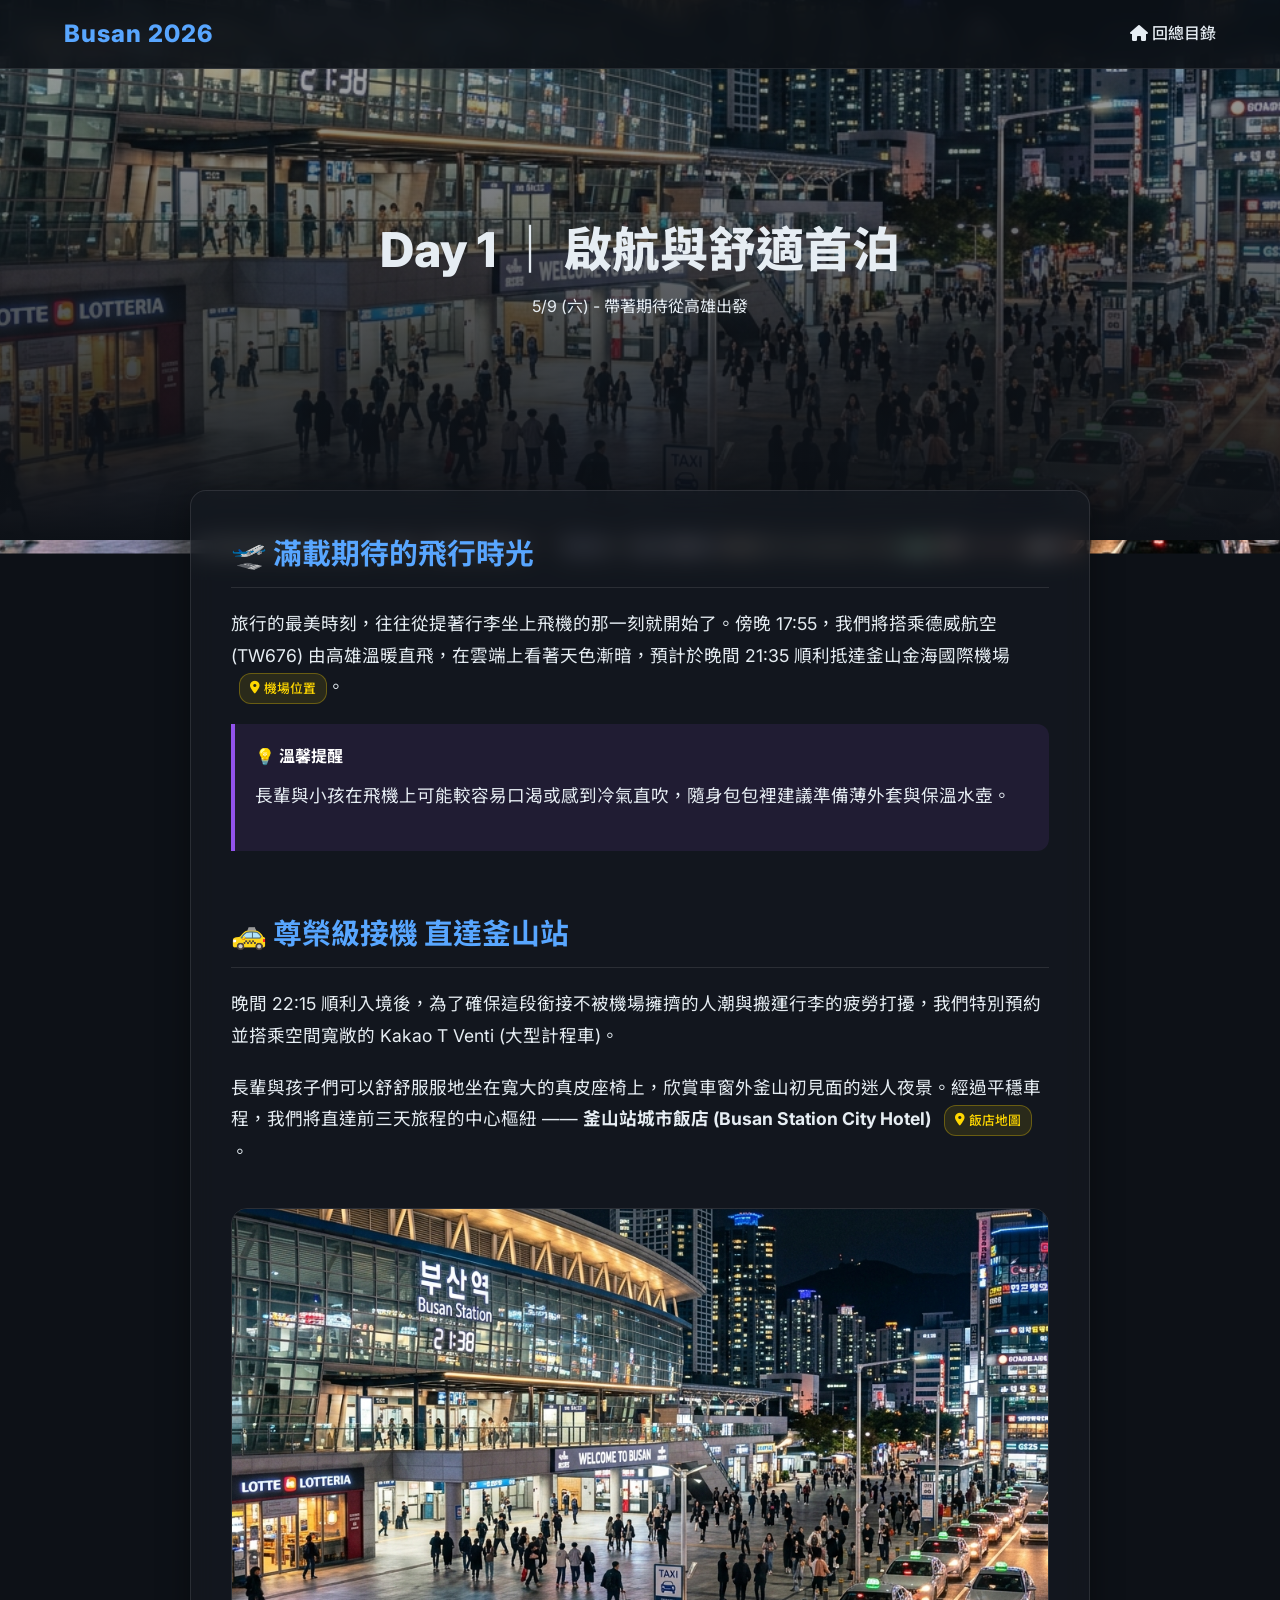
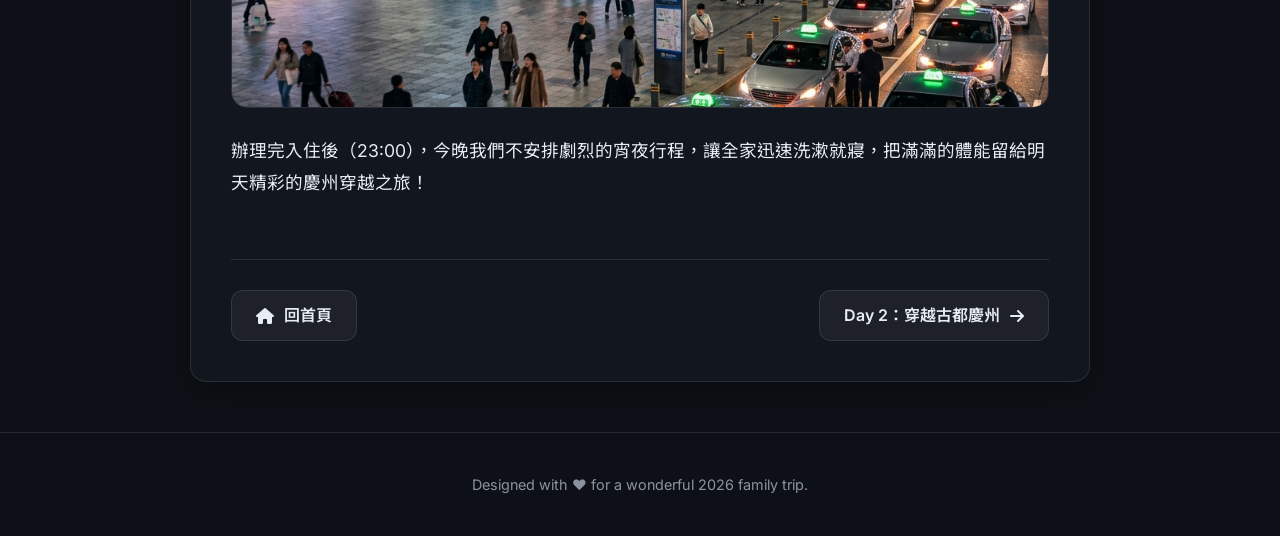
==== day1.html @ f0f47cfe "Add files via upload" ====
<!DOCTYPE html>
<html lang="zh-TW">
<head>
    <meta charset="UTF-8">
    <meta name="viewport" content="width=device-width, initial-scale=1.0">
    <title>Day 1 ｜ 啟航與舒適首泊 - 2026 釜山家族旅行</title>
    <link href="https://fonts.googleapis.com/css2?family=Inter:wght@300;400;600;800&family=Noto+Sans+TC:wght@300;400;500;700&display=swap" rel="stylesheet">
    <link rel="stylesheet" href="https://cdnjs.cloudflare.com/ajax/libs/font-awesome/6.4.0/css/all.min.css">
    <link rel="stylesheet" href="styles.css">
</head>
<body>
    <nav id="navbar" class="scrolled">
        <div class="logo">Busan 2026</div>
        <ul class="nav-links">
            <li><a href="index.html"><i class="fas fa-home"></i> 回總目錄</a></li>
        </ul>
    </nav>

    <header class="hero hero-day">
        <div class="hero-bg" style="background-image: url('images/day1_main.png');"></div>
        <div class="hero-overlay"></div>
        <div class="hero-content">
            <h1 class="fade-in-up">Day 1 ｜ 啟航與舒適首泊</h1>
            <p class="dates fade-in-up delay-1">5/9 (六) - 帶著期待從高雄出發</p>
        </div>
    </header>

    <main class="article-content glass fade-in-up delay-2">
        <div class="article-block">
            <h2>🛫 滿載期待的飛行時光</h2>
            <p>旅行的最美時刻，往往從提著行李坐上飛機的那一刻就開始了。傍晚 17:55，我們將搭乘德威航空 (TW676) 由高雄溫暖直飛，在雲端上看著天色漸暗，預計於晚間 21:35 順利抵達釜山金海國際機場 <a href="https://www.google.com/maps/search/?api=1&query=Gimhae+International+Airport" target="_blank" class="map-link"><i class="fas fa-map-marker-alt"></i> 機場位置</a>。</p>
            <div class="info-box">
                <h4>💡 溫馨提醒</h4>
                <p>長輩與小孩在飛機上可能較容易口渴或感到冷氣直吹，隨身包包裡建議準備薄外套與保溫水壺。</p>
            </div>
        </div>

        <div class="article-block">
            <h2>🚕 尊榮級接機 直達釜山站</h2>
            <p>晚間 22:15 順利入境後，為了確保這段銜接不被機場擁擠的人潮與搬運行李的疲勞打擾，我們特別預約並搭乘空間寬敞的 Kakao T Venti (大型計程車)。</p>
            <p>長輩與孩子們可以舒舒服服地坐在寬大的真皮座椅上，欣賞車窗外釜山初見面的迷人夜景。經過平穩車程，我們將直達前三天旅程的中心樞紐 —— <strong>釜山站城市飯店 (Busan Station City Hotel)</strong> <a href="https://www.google.com/maps/search/?api=1&query=Busan+Station+City+Hotel" target="_blank" class="map-link"><i class="fas fa-map-marker-alt"></i> 飯店地圖</a>。</p>
            
            <img src="images/day1_main.png" alt="釜山站迷人夜景" class="article-img">
            
            <p>辦理完入住後（23:00），今晚我們不安排劇烈的宵夜行程，讓全家迅速洗漱就寢，把滿滿的體能留給明天精彩的慶州穿越之旅！</p>
        </div>

        <div class="day-nav-footer">
            <a href="index.html" class="nav-btn"><i class="fas fa-home"></i> 回首頁</a>
            <a href="day2.html" class="nav-btn">Day 2：穿越古都慶州 <i class="fas fa-arrow-right"></i></a>
        </div>
    </main>

    <footer><p>Designed with ❤️ for a wonderful 2026 family trip.</p></footer>
</body>
</html>
---- styles.css ----
/* ====== 全局變數 ====== */
:root {
    --bg-color: #0d1117;
    --text-main: #e6edf3;
    --text-muted: #8b949e;
    --accent-blue: #58a6ff;
    --accent-purple: #9253ec;
    --glass-bg: rgba(22, 27, 34, 0.65);
    --glass-border: rgba(255, 255, 255, 0.1);
    --glass-shadow: 0 8px 32px 0 rgba(0, 0, 0, 0.37);
    --hover-glow: 0 0 15px rgba(88, 166, 255, 0.3);
}

* { margin: 0; padding: 0; box-sizing: border-box; }
body {
    background-color: var(--bg-color); color: var(--text-main);
    font-family: 'Inter', 'Noto Sans TC', sans-serif; line-height: 1.6; overflow-x: hidden;
}
a { color: inherit; text-decoration: none; }

/* ====== 共用玻璃特效 ====== */
.glass {
    background: var(--glass-bg); backdrop-filter: blur(12px); -webkit-backdrop-filter: blur(12px);
    border: 1px solid var(--glass-border); border-radius: 16px; box-shadow: var(--glass-shadow);
}
.glass-card { padding: 20px; transition: transform 0.3s ease, box-shadow 0.3s ease; }
.hover-glow:hover { box-shadow: var(--hover-glow); transform: translateY(-5px); }

/* ====== 地圖連結按鈕 ====== */
.map-link {
    display: inline-flex; align-items: center; gap: 4px; font-size: 0.8rem;
    color: #ffd700; background: rgba(255, 215, 0, 0.1); border: 1px solid rgba(255, 215, 0, 0.3);
    padding: 3px 10px; border-radius: 12px; margin-left: 8px; vertical-align: middle;
    transition: all 0.2s ease; font-weight: 500;
}
.map-link:hover { background: rgba(255, 215, 0, 0.25); color: #fff; transform: translateY(-2px); border-color: rgba(255, 215, 0, 0.6); }

/* ====== 導航列 ====== */
nav {
    position: fixed; top: 0; width: 100%; padding: 20px 5%; display: flex;
    justify-content: space-between; align-items: center; z-index: 1000;
    transition: background 0.3s ease, padding 0.3s ease;
}
nav.scrolled {
    background: rgba(13, 17, 23, 0.9); backdrop-filter: blur(10px);
    padding: 15px 5%; border-bottom: 1px solid var(--glass-border);
}
.logo { font-weight: 800; font-size: 1.5rem; color: var(--accent-blue); letter-spacing: 1px; }
.nav-links { list-style: none; display: flex; gap: 30px; }
.nav-links li a { font-weight: 500; transition: color 0.3s; }
.nav-links li a:hover { color: var(--accent-blue); }

/* ====== 英雄區 (主視覺) ====== */
.hero { height: 100vh; display: flex; align-items: center; justify-content: center; position: relative; padding: 0 5%; }
.hero-day { height: 60vh; } /* 每日單頁較矮的 Hero */
.hero-bg {
    position: absolute; top: 0; left: 0; width: 100%; height: 100%;
    background-size: cover; background-position: center; z-index: -2; transform: scale(1.05);
}
.hero-overlay {
    position: absolute; top: 0; left: 0; width: 100%; height: 100%;
    background: linear-gradient(to bottom, rgba(13, 17, 23, 0.3) 0%, rgba(13, 17, 23, 1) 100%); z-index: -1;
}
.hero-content { text-align: center; max-width: 800px; z-index: 1; }
.members-badge {
    display: inline-block; padding: 8px 16px; border-radius: 20px; font-size: 0.9rem;
    margin-bottom: 20px; color: var(--accent-blue); border: 1px solid rgba(88, 166, 255, 0.3);
}
.hero h1 { font-size: 4rem; font-weight: 800; line-height: 1.2; margin-bottom: 15px; }
.hero-day h1 { font-size: 3rem; }
.hero .highlight {
    background: linear-gradient(45deg, var(--accent-blue), var(--accent-purple));
    -webkit-background-clip: text; background-clip: text; -webkit-text-fill-color: transparent;
}

/* ====== 航班與住宿小卡 ====== */
.flight-cards { display: flex; justify-content: center; gap: 20px; flex-wrap: wrap; margin-top: 30px;}
.flight, .hotel { display: flex; align-items: flex-start; gap: 15px; text-align: left; min-width: 250px; background: rgba(22, 27, 34, 0.5); }

/* 動畫 Utilities */
.fade-in-up { animation: fadeInUp 1s ease both; }
.delay-1 { animation-delay: 0.2s; }
.delay-2 { animation-delay: 0.4s; }
@keyframes fadeInUp { from { opacity: 0; transform: translateY(30px); } to { opacity: 1; transform: translateY(0); } }

/* ====== 區塊通用 ====== */
.section-container { padding: 80px 5%; max-width: 1200px; margin: 0 auto; }
.section-title { font-size: 2rem; font-weight: 700; margin-bottom: 50px; text-align: center; position: relative; padding-bottom: 10px; }
.section-title::after { content: ''; position: absolute; bottom: 0; left: 50%; transform: translateX(-50%); width: 60px; height: 3px; background: var(--accent-blue); border-radius: 2px; }

/* ====== 護衛準則 ====== */
.rules-grid { display: grid; grid-template-columns: repeat(auto-fit, minmax(300px, 1fr)); gap: 30px; }
.rule-card { padding: 30px; text-align: center; }
.rule-icon { font-size: 2.5rem; color: var(--accent-purple); margin-bottom: 20px; }

/* ====== 實用字卡 ====== */
.cards-container { display: grid; grid-template-columns: repeat(auto-fit, minmax(400px, 1fr)); gap: 30px; }
.kr-text { font-size: 1.1rem; font-weight: 500; margin-bottom: 10px; padding: 15px; background: rgba(255, 255, 255, 0.03); border-radius: 8px; border-left: 4px solid var(--accent-blue); }
.zh-text { color: var(--text-muted); font-size: 0.9rem; margin-bottom: 20px; }
.copy-btn { width: 100%; padding: 12px; background: rgba(88, 166, 255, 0.1); color: var(--accent-blue); border: 1px solid rgba(88, 166, 255, 0.3); border-radius: 8px; cursor: pointer; font-weight: 600; display: flex; justify-content: center; align-items: center; gap: 8px; transition: 0.3s;}
.copy-btn:hover { background: rgba(88, 166, 255, 0.2); }

/* ====== 每日行程導覽卡片 (首頁專用) ====== */
.day-cards-grid {
    display: grid;
    grid-template-columns: repeat(auto-fill, minmax(300px, 1fr));
    gap: 30px;
}
.day-nav-card {
    display: block;
    border-radius: 16px;
    overflow: hidden;
    position: relative;
    height: 250px;
    transition: transform 0.3s ease, box-shadow 0.3s ease;
}
.day-nav-card:hover {
    transform: translateY(-8px);
    box-shadow: 0 15px 30px rgba(88, 166, 255, 0.2);
}
.day-card-bg {
    position: absolute; top: 0; left: 0; width: 100%; height: 100%;
    background-size: cover; background-position: center;
    transition: transform 0.5s ease;
}
.day-nav-card:hover .day-card-bg { transform: scale(1.1); }
.day-card-overlay {
    position: absolute; top: 0; left: 0; width: 100%; height: 100%;
    background: linear-gradient(to top, rgba(13, 17, 23, 0.9) 0%, rgba(13, 17, 23, 0.2) 100%);
    display: flex; flex-direction: column; justify-content: flex-end; padding: 25px;
}
.day-card-overlay h3 { font-size: 1.5rem; color: #fff; margin-bottom: 5px; }
.day-card-overlay p { color: var(--accent-blue); font-size: 0.9rem; font-weight: 600; }

/* ====== 單日文章排版 (dayX.html 專用) ====== */
.article-content { max-width: 900px; margin: -50px auto 50px; position: relative; z-index: 10; padding: 40px; }
.article-block { margin-bottom: 60px; }
.article-block h2 { font-size: 1.8rem; color: var(--accent-blue); border-bottom: 1px solid var(--glass-border); padding-bottom: 10px; margin-bottom: 20px; }
.article-block p { font-size: 1.1rem; color: var(--text-main); margin-bottom: 20px; line-height: 1.8; }
.article-img { width: 100%; border-radius: 16px; margin: 20px 0; border: 1px solid var(--glass-border); max-height: 500px; object-fit: cover; }
.info-box { background: rgba(146, 83, 236, 0.1); border-left: 4px solid var(--accent-purple); padding: 20px; border-radius: 0 12px 12px 0; margin: 20px 0; }
.info-box h4 { color: #fff; margin-bottom: 10px; }

/* 導航 Footer 按鈕 */
.day-nav-footer { display: flex; justify-content: space-between; margin-top: 60px; padding-top: 30px; border-top: 1px solid var(--glass-border); }
.nav-btn { padding: 12px 24px; background: rgba(255,255,255,0.05); border: 1px solid var(--glass-border); border-radius: 12px; font-weight: 600; transition: 0.3s; display: inline-flex; align-items: center; gap: 10px; }
.nav-btn:hover { background: rgba(88, 166, 255, 0.2); color: #fff; border-color: var(--accent-blue); }

footer { text-align: center; padding: 40px; border-top: 1px solid var(--glass-border); margin-top: 50px; color: var(--text-muted); font-size: 0.9rem; }
@media (max-width: 768px) { .hero h1 { font-size: 2.5rem; } .nav-links { display: none; } .day-nav-footer { flex-direction: column; gap: 15px; } .nav-btn { justify-content: center; } }
/* ====== �u�ʥ~���˦� ====== */
.bonus-box {
    background: rgba(88, 166, 255, 0.1);
    border-left: 4px solid var(--accent-blue);
    padding: 24px;
    border-radius: 0 12px 12px 0;
    margin: 30px 0;
}
.bonus-box h4 {
    color: var(--accent-blue);
    font-size: 1.2rem;
    margin-bottom: 12px;
}
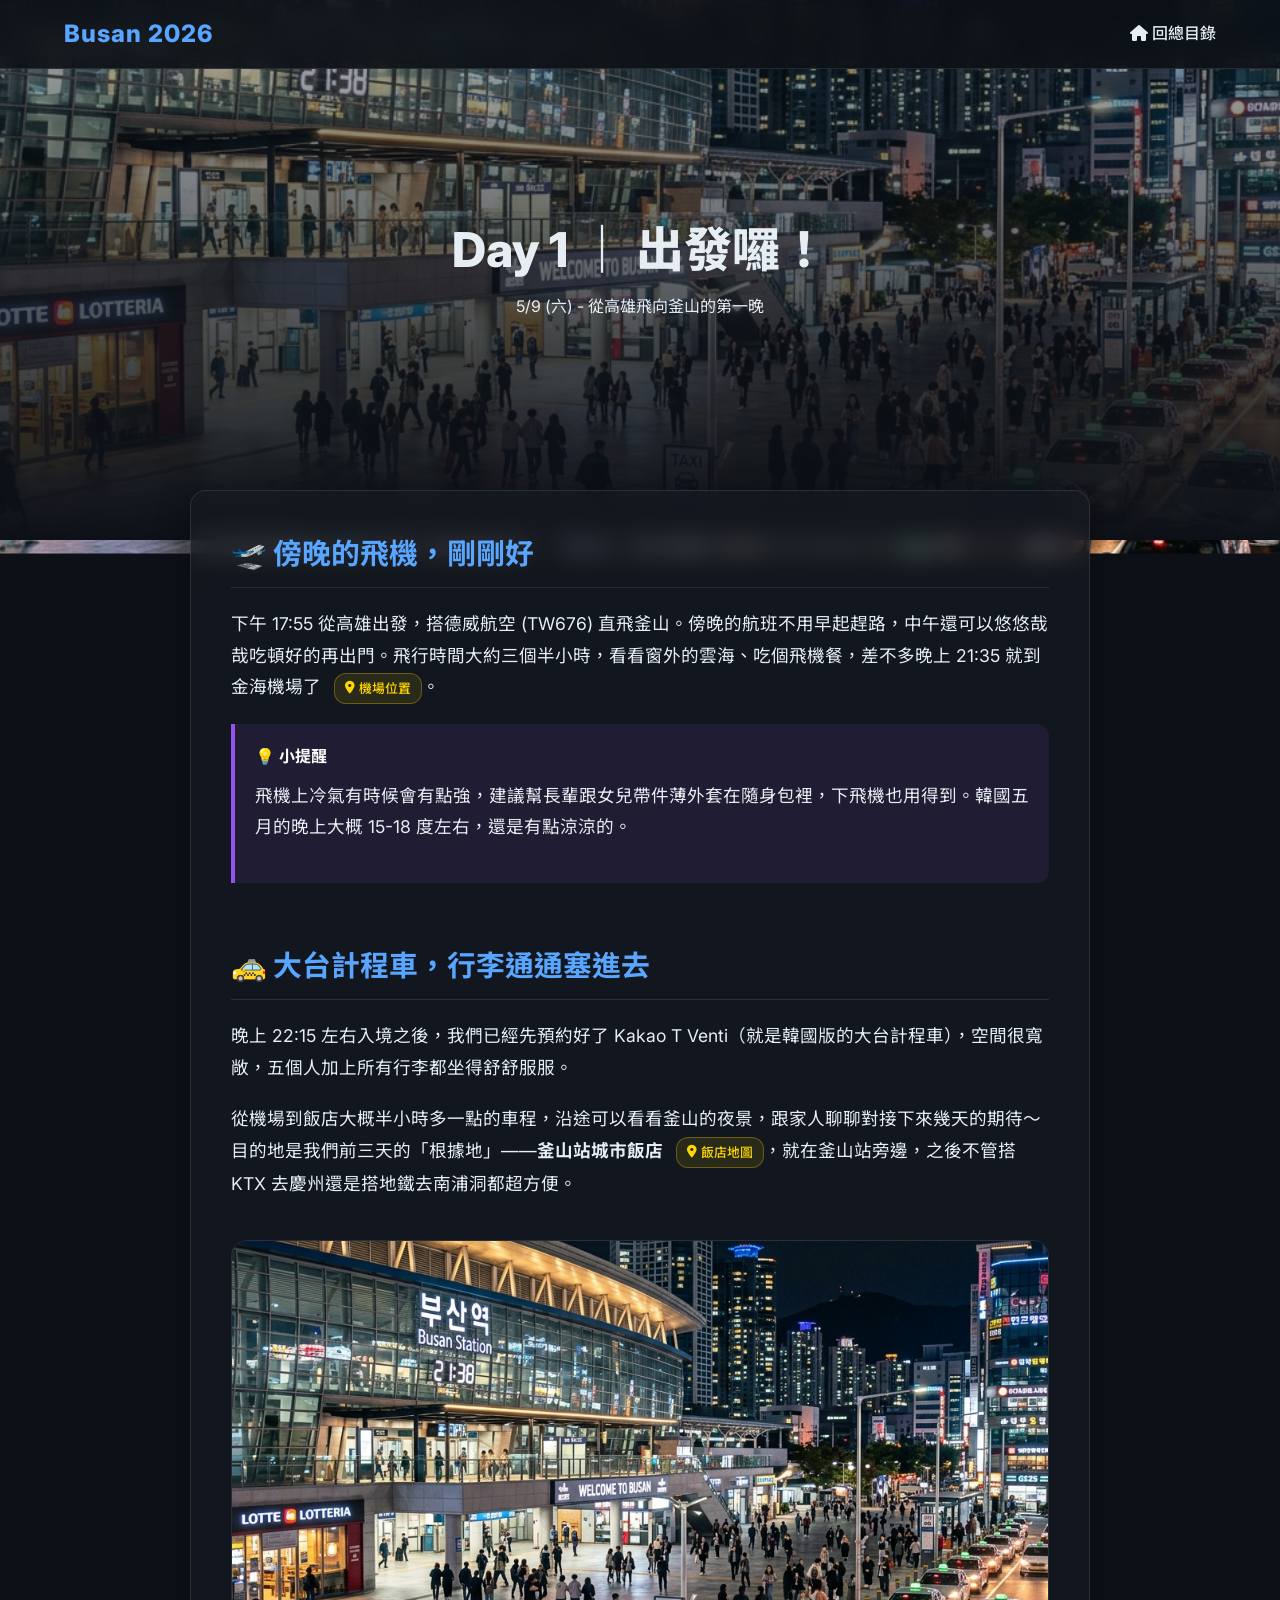
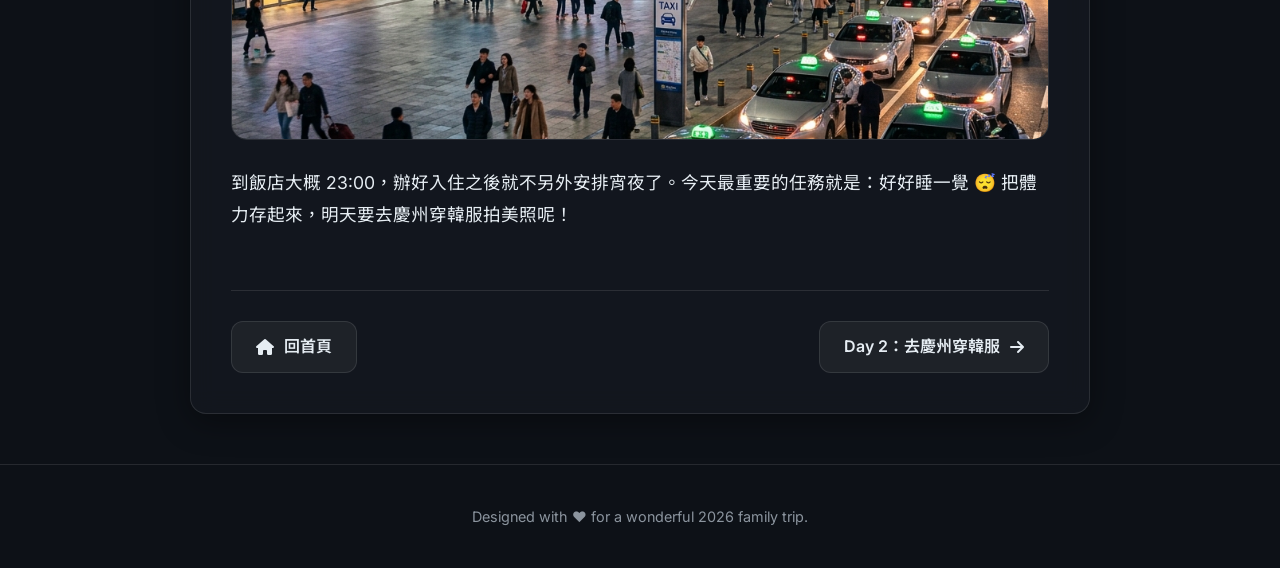
==== commit a727125f: "Add files via upload" ====
--- a/day1.html
+++ b/day1.html
@@ -20,34 +20,34 @@
         <div class="hero-bg" style="background-image: url('images/day1_main.png');"></div>
         <div class="hero-overlay"></div>
         <div class="hero-content">
-            <h1 class="fade-in-up">Day 1 ｜ 啟航與舒適首泊</h1>
-            <p class="dates fade-in-up delay-1">5/9 (六) - 帶著期待從高雄出發</p>
+            <h1 class="fade-in-up">Day 1 ｜ 出發囉！</h1>
+            <p class="dates fade-in-up delay-1">5/9 (六) - 從高雄飛向釜山的第一晚</p>
         </div>
     </header>
 
     <main class="article-content glass fade-in-up delay-2">
         <div class="article-block">
-            <h2>🛫 滿載期待的飛行時光</h2>
-            <p>旅行的最美時刻，往往從提著行李坐上飛機的那一刻就開始了。傍晚 17:55，我們將搭乘德威航空 (TW676) 由高雄溫暖直飛，在雲端上看著天色漸暗，預計於晚間 21:35 順利抵達釜山金海國際機場 <a href="https://www.google.com/maps/search/?api=1&query=Gimhae+International+Airport" target="_blank" class="map-link"><i class="fas fa-map-marker-alt"></i> 機場位置</a>。</p>
+            <h2>🛫 傍晚的飛機，剛剛好</h2>
+            <p>下午 17:55 從高雄出發，搭德威航空 (TW676) 直飛釜山。傍晚的航班不用早起趕路，中午還可以悠悠哉哉吃頓好的再出門。飛行時間大約三個半小時，看看窗外的雲海、吃個飛機餐，差不多晚上 21:35 就到金海機場了 <a href="https://www.google.com/maps/search/?api=1&query=Gimhae+International+Airport" target="_blank" class="map-link"><i class="fas fa-map-marker-alt"></i> 機場位置</a>。</p>
             <div class="info-box">
-                <h4>💡 溫馨提醒</h4>
-                <p>長輩與小孩在飛機上可能較容易口渴或感到冷氣直吹，隨身包包裡建議準備薄外套與保溫水壺。</p>
+                <h4>💡 小提醒</h4>
+                <p>飛機上冷氣有時候會有點強，建議幫長輩跟女兒帶件薄外套在隨身包裡，下飛機也用得到。韓國五月的晚上大概 15-18 度左右，還是有點涼涼的。</p>
             </div>
         </div>
 
         <div class="article-block">
-            <h2>🚕 尊榮級接機 直達釜山站</h2>
-            <p>晚間 22:15 順利入境後，為了確保這段銜接不被機場擁擠的人潮與搬運行李的疲勞打擾，我們特別預約並搭乘空間寬敞的 Kakao T Venti (大型計程車)。</p>
-            <p>長輩與孩子們可以舒舒服服地坐在寬大的真皮座椅上，欣賞車窗外釜山初見面的迷人夜景。經過平穩車程，我們將直達前三天旅程的中心樞紐 —— <strong>釜山站城市飯店 (Busan Station City Hotel)</strong> <a href="https://www.google.com/maps/search/?api=1&query=Busan+Station+City+Hotel" target="_blank" class="map-link"><i class="fas fa-map-marker-alt"></i> 飯店地圖</a>。</p>
+            <h2>🚕 大台計程車，行李通通塞進去</h2>
+            <p>晚上 22:15 左右入境之後，我們已經先預約好了 Kakao T Venti（就是韓國版的大台計程車），空間很寬敞，五個人加上所有行李都坐得舒舒服服。</p>
+            <p>從機場到飯店大概半小時多一點的車程，沿途可以看看釜山的夜景，跟家人聊聊對接下來幾天的期待～ 目的地是我們前三天的「根據地」——<strong>釜山站城市飯店</strong> <a href="https://www.google.com/maps/search/?api=1&query=Busan+Station+City+Hotel" target="_blank" class="map-link"><i class="fas fa-map-marker-alt"></i> 飯店地圖</a>，就在釜山站旁邊，之後不管搭 KTX 去慶州還是搭地鐵去南浦洞都超方便。</p>
             
-            <img src="images/day1_main.png" alt="釜山站迷人夜景" class="article-img">
+            <img src="images/day1_main.png" alt="釜山站夜景" class="article-img">
             
-            <p>辦理完入住後（23:00），今晚我們不安排劇烈的宵夜行程，讓全家迅速洗漱就寢，把滿滿的體能留給明天精彩的慶州穿越之旅！</p>
+            <p>到飯店大概 23:00，辦好入住之後就不另外安排宵夜了。今天最重要的任務就是：好好睡一覺 😴 把體力存起來，明天要去慶州穿韓服拍美照呢！</p>
         </div>
 
         <div class="day-nav-footer">
             <a href="index.html" class="nav-btn"><i class="fas fa-home"></i> 回首頁</a>
-            <a href="day2.html" class="nav-btn">Day 2：穿越古都慶州 <i class="fas fa-arrow-right"></i></a>
+            <a href="day2.html" class="nav-btn">Day 2：去慶州穿韓服 <i class="fas fa-arrow-right"></i></a>
         </div>
     </main>
 
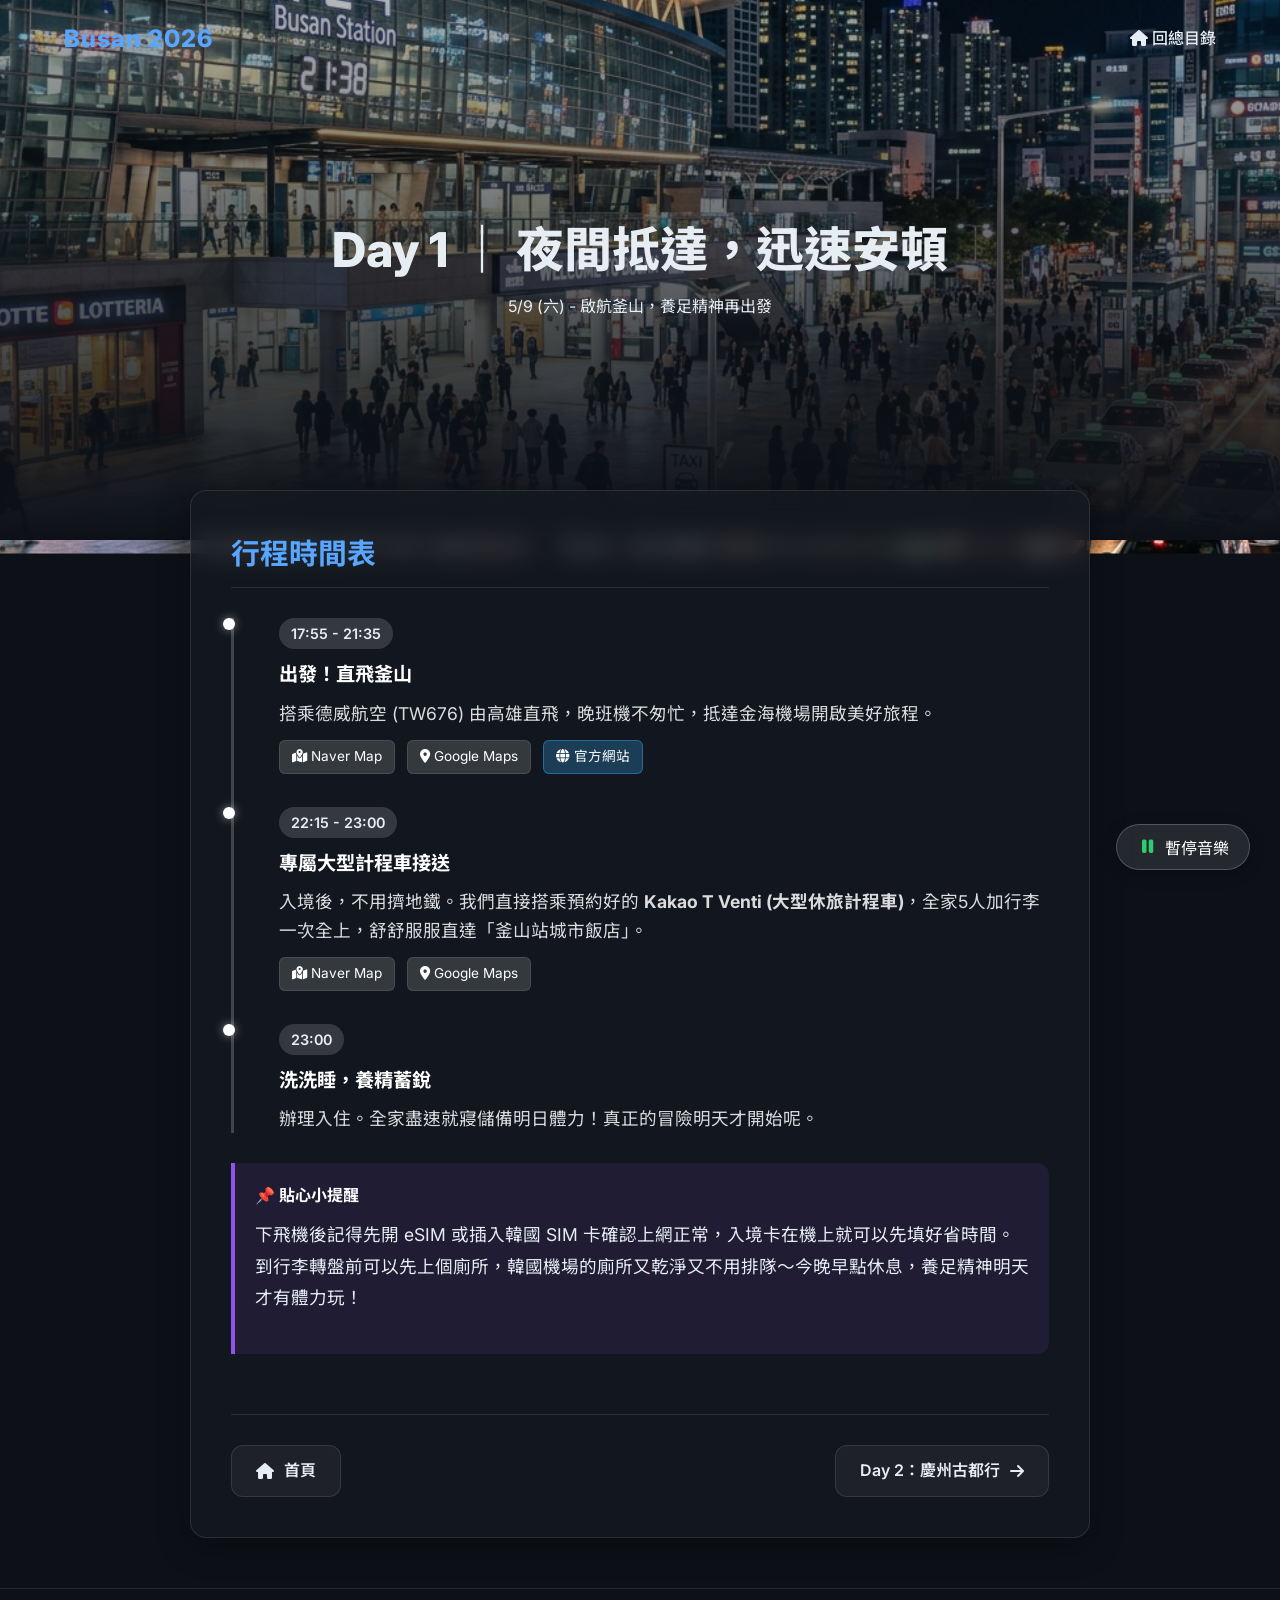
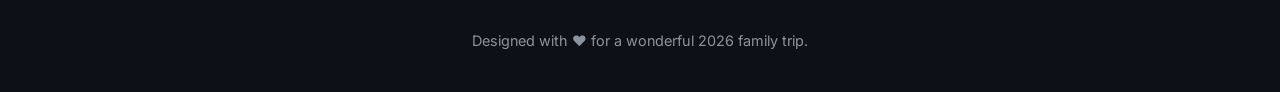
==== commit dc6f064c: "Add files via upload" ====
--- a/day1.html
+++ b/day1.html
@@ -3,10 +3,28 @@
 <head>
     <meta charset="UTF-8">
     <meta name="viewport" content="width=device-width, initial-scale=1.0">
-    <title>Day 1 ｜ 啟航與舒適首泊 - 2026 釜山家族旅行</title>
+    <title>Day 1 ｜ 夜間抵達，迅速安頓 - 2026 釜山家族旅行</title>
     <link href="https://fonts.googleapis.com/css2?family=Inter:wght@300;400;600;800&family=Noto+Sans+TC:wght@300;400;500;700&display=swap" rel="stylesheet">
     <link rel="stylesheet" href="https://cdnjs.cloudflare.com/ajax/libs/font-awesome/6.4.0/css/all.min.css">
     <link rel="stylesheet" href="styles.css">
+    <style>
+        .timeline { margin: 30px 0; padding-left: 20px; border-left: 3px solid rgba(255,255,255,0.2); }
+        .timeline-item { position: relative; margin-bottom: 25px; padding-left: 25px; }
+        .timeline-item::before {
+            content: ''; position: absolute; left: -31px; top: 0; width: 12px; height: 12px;
+            background: #fff; border-radius: 50%; box-shadow: 0 0 10px rgba(255,255,255,0.5);
+        }
+        .time-badge { display: inline-block; background: rgba(255,255,255,0.15); padding: 4px 12px; border-radius: 20px; font-weight: 600; margin-bottom: 10px; font-size: 0.9em; }
+        .timeline-content h3 { margin: 0 0 10px 0; font-size: 1.2em; color: #fff; }
+        .timeline-content p { margin: 0; color: rgba(255,255,255,0.85); line-height: 1.6; }
+        
+        .action-links { margin-top: 12px; margin-bottom: 8px; }
+        .action-links a { color: #fff; text-decoration: none; background: rgba(255,255,255,0.15); padding: 5px 12px; border-radius: 6px; font-size: 0.85em; margin-right: 8px; margin-bottom: 8px; display: inline-block; transition: all 0.3s ease; border: 1px solid rgba(255,255,255,0.1); }
+        .action-links a:hover { background: rgba(255,255,255,0.3); transform: translateY(-2px); box-shadow: 0 4px 8px rgba(0,0,0,0.2); }
+        .action-links a.site-link { background: rgba(52, 152, 219, 0.3); border-color: rgba(52, 152, 219, 0.5); }
+        .action-links a.site-link:hover { background: rgba(52, 152, 219, 0.6); }
+        .timeline-img { width: 100%; max-width: 500px; border-radius: 12px; margin-top: 15px; box-shadow: 0 8px 20px rgba(0,0,0,0.3); display: block; border: 1px solid rgba(255,255,255,0.1); }
+    </style>
 </head>
 <body>
     <nav id="navbar" class="scrolled">
@@ -20,37 +38,63 @@
         <div class="hero-bg" style="background-image: url('images/day1_main.png');"></div>
         <div class="hero-overlay"></div>
         <div class="hero-content">
-            <h1 class="fade-in-up">Day 1 ｜ 出發囉！</h1>
-            <p class="dates fade-in-up delay-1">5/9 (六) - 從高雄飛向釜山的第一晚</p>
+            <h1 class="fade-in-up">Day 1 ｜ 夜間抵達，迅速安頓</h1>
+            <p class="dates fade-in-up delay-1">5/9 (六) - 啟航釜山，養足精神再出發</p>
         </div>
     </header>
 
     <main class="article-content glass fade-in-up delay-2">
         <div class="article-block">
-            <h2>🛫 傍晚的飛機，剛剛好</h2>
-            <p>下午 17:55 從高雄出發，搭德威航空 (TW676) 直飛釜山。傍晚的航班不用早起趕路，中午還可以悠悠哉哉吃頓好的再出門。飛行時間大約三個半小時，看看窗外的雲海、吃個飛機餐，差不多晚上 21:35 就到金海機場了 <a href="https://www.google.com/maps/search/?api=1&query=Gimhae+International+Airport" target="_blank" class="map-link"><i class="fas fa-map-marker-alt"></i> 機場位置</a>。</p>
+            <h2>行程時間表</h2>
+            
+            <div class="timeline">
+                <div class="timeline-item">
+                    <div class="time-badge">17:55 - 21:35</div>
+                    <div class="timeline-content">
+                        <h3>出發！直飛釜山</h3>
+                        <p>搭乘德威航空 (TW676) 由高雄直飛，晚班機不匆忙，抵達金海機場開啟美好旅程。</p>
+                        <div class="action-links">
+                            <a href="https://map.naver.com/p/search/김해국제공항" target="_blank"><i class="fas fa-map-marked-alt"></i> Naver Map</a>
+                            <a href="https://www.google.com/maps/search/?api=1&query=Gimhae+International+Airport" target="_blank"><i class="fas fa-map-marker-alt"></i> Google Maps</a>
+                            <a href="https://www.airport.co.kr/gimhaeeng/index.do" target="_blank" class="site-link"><i class="fas fa-globe"></i> 官方網站</a>
+                        </div>
+                    </div>
+                </div>
+
+                <div class="timeline-item">
+                    <div class="time-badge">22:15 - 23:00</div>
+                    <div class="timeline-content">
+                        <h3>專屬大型計程車接送</h3>
+                        <p>入境後，不用擠地鐵。我們直接搭乘預約好的 <strong>Kakao T Venti (大型休旅計程車)</strong>，全家5人加行李一次全上，舒舒服服直達「釜山站城市飯店」。</p>
+                        <div class="action-links">
+                            <a href="https://map.naver.com/p/search/부산역%20시티호텔" target="_blank"><i class="fas fa-map-marked-alt"></i> Naver Map</a>
+                            <a href="https://www.google.com/maps/search/?api=1&query=Busan+Station+City+Hotel" target="_blank"><i class="fas fa-map-marker-alt"></i> Google Maps</a>
+                        </div>
+                    </div>
+                </div>
+
+                <div class="timeline-item">
+                    <div class="time-badge">23:00</div>
+                    <div class="timeline-content">
+                        <h3>洗洗睡，養精蓄銳</h3>
+                        <p>辦理入住。全家盡速就寢儲備明日體力！真正的冒險明天才開始呢。</p>
+                    </div>
+                </div>
+            </div>
+
             <div class="info-box">
-                <h4>💡 小提醒</h4>
-                <p>飛機上冷氣有時候會有點強，建議幫長輩跟女兒帶件薄外套在隨身包裡，下飛機也用得到。韓國五月的晚上大概 15-18 度左右，還是有點涼涼的。</p>
+                <h4>📌 貼心小提醒</h4>
+                <p>下飛機後記得先開 eSIM 或插入韓國 SIM 卡確認上網正常，入境卡在機上就可以先填好省時間。到行李轉盤前可以先上個廁所，韓國機場的廁所又乾淨又不用排隊～今晚早點休息，養足精神明天才有體力玩！</p>
             </div>
         </div>
 
-        <div class="article-block">
-            <h2>🚕 大台計程車，行李通通塞進去</h2>
-            <p>晚上 22:15 左右入境之後，我們已經先預約好了 Kakao T Venti（就是韓國版的大台計程車），空間很寬敞，五個人加上所有行李都坐得舒舒服服。</p>
-            <p>從機場到飯店大概半小時多一點的車程，沿途可以看看釜山的夜景，跟家人聊聊對接下來幾天的期待～ 目的地是我們前三天的「根據地」——<strong>釜山站城市飯店</strong> <a href="https://www.google.com/maps/search/?api=1&query=Busan+Station+City+Hotel" target="_blank" class="map-link"><i class="fas fa-map-marker-alt"></i> 飯店地圖</a>，就在釜山站旁邊，之後不管搭 KTX 去慶州還是搭地鐵去南浦洞都超方便。</p>
-            
-            <img src="images/day1_main.png" alt="釜山站夜景" class="article-img">
-            
-            <p>到飯店大概 23:00，辦好入住之後就不另外安排宵夜了。今天最重要的任務就是：好好睡一覺 😴 把體力存起來，明天要去慶州穿韓服拍美照呢！</p>
-        </div>
-
         <div class="day-nav-footer">
-            <a href="index.html" class="nav-btn"><i class="fas fa-home"></i> 回首頁</a>
-            <a href="day2.html" class="nav-btn">Day 2：去慶州穿韓服 <i class="fas fa-arrow-right"></i></a>
+            <a href="index.html" class="nav-btn"><i class="fas fa-home"></i> 首頁</a>
+            <a href="day2.html" class="nav-btn">Day 2：慶州古都行 <i class="fas fa-arrow-right"></i></a>
         </div>
     </main>
 
     <footer><p>Designed with ❤️ for a wonderful 2026 family trip.</p></footer>
+    <script src="music.js"></script>
 </body>
 </html>
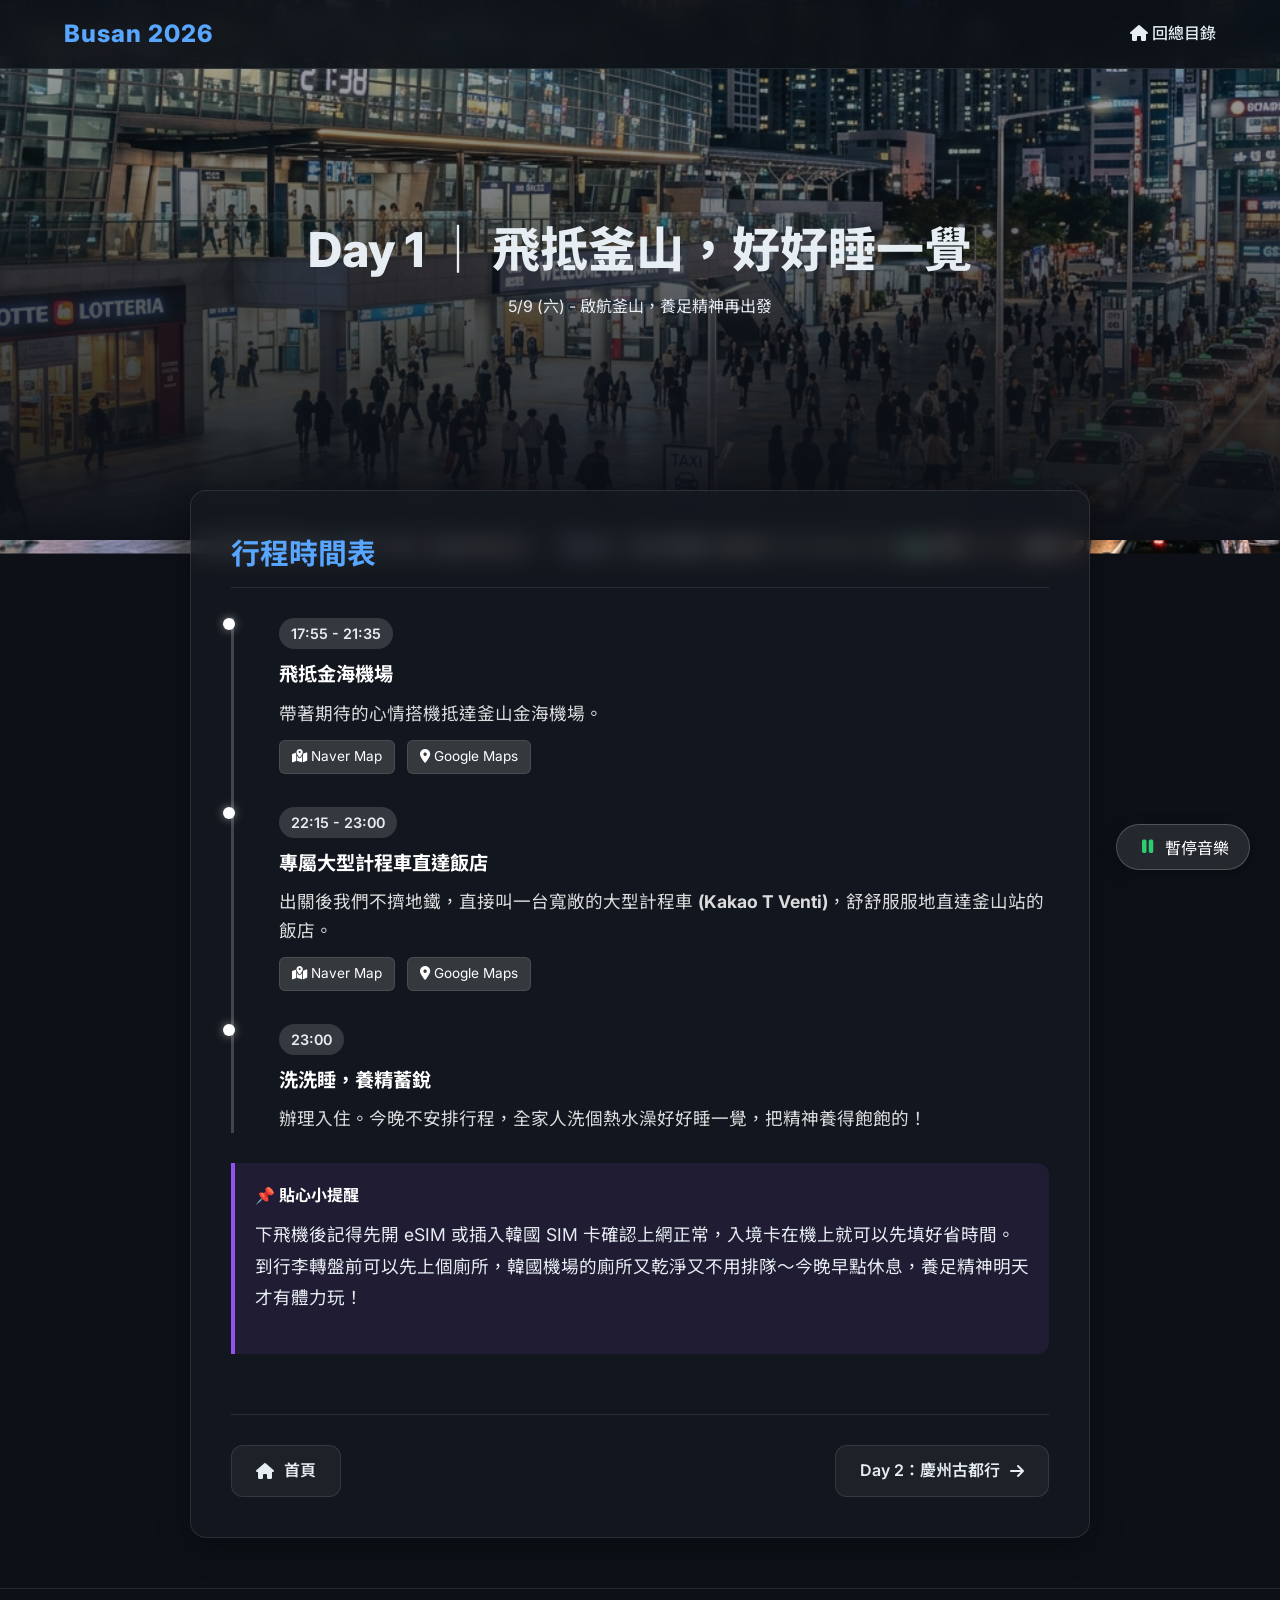
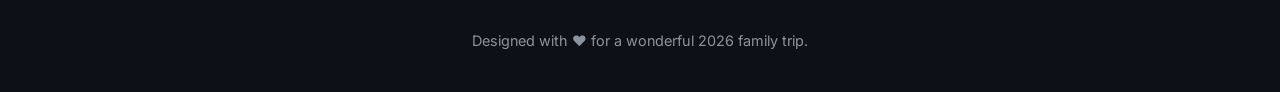
==== commit 4350ec3f: "Add files via upload" ====
--- a/day1.html
+++ b/day1.html
@@ -38,7 +38,7 @@
         <div class="hero-bg" style="background-image: url('images/day1_main.png');"></div>
         <div class="hero-overlay"></div>
         <div class="hero-content">
-            <h1 class="fade-in-up">Day 1 ｜ 夜間抵達，迅速安頓</h1>
+            <h1 class="fade-in-up">Day 1 ｜ 飛抵釜山，好好睡一覺</h1>
             <p class="dates fade-in-up delay-1">5/9 (六) - 啟航釜山，養足精神再出發</p>
         </div>
     </header>
@@ -51,12 +51,11 @@
                 <div class="timeline-item">
                     <div class="time-badge">17:55 - 21:35</div>
                     <div class="timeline-content">
-                        <h3>出發！直飛釜山</h3>
-                        <p>搭乘德威航空 (TW676) 由高雄直飛，晚班機不匆忙，抵達金海機場開啟美好旅程。</p>
+                        <h3>飛抵金海機場</h3>
+                        <p>帶著期待的心情搭機抵達釜山金海機場。</p>
                         <div class="action-links">
                             <a href="https://map.naver.com/p/search/김해국제공항" target="_blank"><i class="fas fa-map-marked-alt"></i> Naver Map</a>
                             <a href="https://www.google.com/maps/search/?api=1&query=Gimhae+International+Airport" target="_blank"><i class="fas fa-map-marker-alt"></i> Google Maps</a>
-                            <a href="https://www.airport.co.kr/gimhaeeng/index.do" target="_blank" class="site-link"><i class="fas fa-globe"></i> 官方網站</a>
                         </div>
                     </div>
                 </div>
@@ -64,8 +63,8 @@
                 <div class="timeline-item">
                     <div class="time-badge">22:15 - 23:00</div>
                     <div class="timeline-content">
-                        <h3>專屬大型計程車接送</h3>
-                        <p>入境後，不用擠地鐵。我們直接搭乘預約好的 <strong>Kakao T Venti (大型休旅計程車)</strong>，全家5人加行李一次全上，舒舒服服直達「釜山站城市飯店」。</p>
+                        <h3>專屬大型計程車直達飯店</h3>
+                        <p>出關後我們不擠地鐵，直接叫一台寬敞的大型計程車 <strong>(Kakao T Venti)</strong>，舒舒服服地直達釜山站的飯店。</p>
                         <div class="action-links">
                             <a href="https://map.naver.com/p/search/부산역%20시티호텔" target="_blank"><i class="fas fa-map-marked-alt"></i> Naver Map</a>
                             <a href="https://www.google.com/maps/search/?api=1&query=Busan+Station+City+Hotel" target="_blank"><i class="fas fa-map-marker-alt"></i> Google Maps</a>
@@ -77,7 +76,7 @@
                     <div class="time-badge">23:00</div>
                     <div class="timeline-content">
                         <h3>洗洗睡，養精蓄銳</h3>
-                        <p>辦理入住。全家盡速就寢儲備明日體力！真正的冒險明天才開始呢。</p>
+                        <p>辦理入住。今晚不安排行程，全家人洗個熱水澡好好睡一覺，把精神養得飽飽的！</p>
                     </div>
                 </div>
             </div>
--- a/styles.css
+++ b/styles.css
@@ -1,163 +1,177 @@
-/* ====== 全局變數 ====== */
-:root {
-    --bg-color: #0d1117;
-    --text-main: #e6edf3;
-    --text-muted: #8b949e;
-    --accent-blue: #58a6ff;
-    --accent-purple: #9253ec;
-    --glass-bg: rgba(22, 27, 34, 0.65);
-    --glass-border: rgba(255, 255, 255, 0.1);
-    --glass-shadow: 0 8px 32px 0 rgba(0, 0, 0, 0.37);
-    --hover-glow: 0 0 15px rgba(88, 166, 255, 0.3);
+/* ====== ?典?霈 ====== */
+:root {
+    --bg-color: #0d1117;
+    --text-main: #e6edf3;
+    --text-muted: #8b949e;
+    --accent-blue: #58a6ff;
+    --accent-purple: #9253ec;
+    --glass-bg: rgba(22, 27, 34, 0.65);
+    --glass-border: rgba(255, 255, 255, 0.1);
+    --glass-shadow: 0 8px 32px 0 rgba(0, 0, 0, 0.37);
+    --hover-glow: 0 0 15px rgba(88, 166, 255, 0.3);
+}
+
+* { margin: 0; padding: 0; box-sizing: border-box; }
+body {
+    background-color: var(--bg-color); color: var(--text-main);
+    font-family: 'Inter', 'Noto Sans TC', sans-serif; line-height: 1.6; overflow-x: hidden;
+}
+a { color: inherit; text-decoration: none; }
+
+/* ====== ?梁?餌??寞? ====== */
+.glass {
+    background: var(--glass-bg); backdrop-filter: blur(12px); -webkit-backdrop-filter: blur(12px);
+    border: 1px solid var(--glass-border); border-radius: 16px; box-shadow: var(--glass-shadow);
+}
+.glass-card { padding: 20px; transition: transform 0.3s ease, box-shadow 0.3s ease; }
+.hover-glow:hover { box-shadow: var(--hover-glow); transform: translateY(-5px); }
+
+/* ====== ?啣?????? ====== */
+.map-link {
+    display: inline-flex; align-items: center; gap: 4px; font-size: 0.8rem;
+    color: #ffd700; background: rgba(255, 215, 0, 0.1); border: 1px solid rgba(255, 215, 0, 0.3);
+    padding: 3px 10px; border-radius: 12px; margin-left: 8px; vertical-align: middle;
+    transition: all 0.2s ease; font-weight: 500;
+}
+.map-link:hover { background: rgba(255, 215, 0, 0.25); color: #fff; transform: translateY(-2px); border-color: rgba(255, 215, 0, 0.6); }
+
+/* ====== 撠??====== */
+nav {
+    position: fixed; top: 0; width: 100%; padding: 20px 5%; display: flex;
+    justify-content: space-between; align-items: center; z-index: 1000;
+    transition: background 0.3s ease, padding 0.3s ease;
+}
+nav.scrolled {
+    background: rgba(13, 17, 23, 0.9); backdrop-filter: blur(10px);
+    padding: 15px 5%; border-bottom: 1px solid var(--glass-border);
+}
+.logo { font-weight: 800; font-size: 1.5rem; color: var(--accent-blue); letter-spacing: 1px; }
+.nav-links { list-style: none; display: flex; gap: 30px; }
+.nav-links li a { font-weight: 500; transition: color 0.3s; }
+.nav-links li a:hover { color: var(--accent-blue); }
+
+/* ====== ?梢?? (銝餉?閬? ====== */
+.hero { height: 100vh; display: flex; align-items: center; justify-content: center; position: relative; padding: 0 5%; }
+.hero-day { height: 60vh; } /* 瘥?桅?頛??Hero */
+.hero-bg {
+    position: absolute; top: 0; left: 0; width: 100%; height: 100%;
+    background-size: cover; background-position: center; z-index: -2; transform: scale(1.05);
+}
+.hero-overlay {
+    position: absolute; top: 0; left: 0; width: 100%; height: 100%;
+    background: linear-gradient(to bottom, rgba(13, 17, 23, 0.3) 0%, rgba(13, 17, 23, 1) 100%); z-index: -1;
+}
+.hero-content { text-align: center; max-width: 800px; z-index: 1; }
+.members-badge {
+    display: inline-block; padding: 8px 16px; border-radius: 20px; font-size: 0.9rem;
+    margin-bottom: 20px; color: var(--accent-blue); border: 1px solid rgba(88, 166, 255, 0.3);
+}
+.hero h1 { font-size: 4rem; font-weight: 800; line-height: 1.2; margin-bottom: 15px; }
+.hero-day h1 { font-size: 3rem; }
+.hero .highlight {
+    background: linear-gradient(45deg, var(--accent-blue), var(--accent-purple));
+    -webkit-background-clip: text; background-clip: text; -webkit-text-fill-color: transparent;
+}
+
+/* ====== ?芰??摰踹???====== */
+.flight-cards { display: flex; justify-content: center; gap: 20px; flex-wrap: wrap; margin-top: 30px;}
+.flight, .hotel { display: flex; align-items: flex-start; gap: 15px; text-align: left; min-width: 250px; background: rgba(22, 27, 34, 0.5); }
+
+/* ? Utilities */
+.fade-in-up { animation: fadeInUp 1s ease both; }
+.delay-1 { animation-delay: 0.2s; }
+.delay-2 { animation-delay: 0.4s; }
+@keyframes fadeInUp { from { opacity: 0; transform: translateY(30px); } to { opacity: 1; transform: translateY(0); } }
+
+/* ====== ?憛 ====== */
+.section-container { padding: 80px 5%; max-width: 1200px; margin: 0 auto; }
+.section-title { font-size: 2rem; font-weight: 700; margin-bottom: 50px; text-align: center; position: relative; padding-bottom: 10px; }
+.section-title::after { content: ''; position: absolute; bottom: 0; left: 50%; transform: translateX(-50%); width: 60px; height: 3px; background: var(--accent-blue); border-radius: 2px; }
+
+/* ====== 霅瑁?皞? ====== */
+.rules-grid { display: grid; grid-template-columns: repeat(auto-fit, minmax(300px, 1fr)); gap: 30px; }
+.rule-card { padding: 30px; text-align: center; }
+.rule-icon { font-size: 2.5rem; color: var(--accent-purple); margin-bottom: 20px; }
+
+/* ====== 撖衣摮 ====== */
+.cards-container { display: grid; grid-template-columns: repeat(auto-fit, minmax(400px, 1fr)); gap: 30px; }
+.kr-text { font-size: 1.1rem; font-weight: 500; margin-bottom: 10px; padding: 15px; background: rgba(255, 255, 255, 0.03); border-radius: 8px; border-left: 4px solid var(--accent-blue); }
+.zh-text { color: var(--text-muted); font-size: 0.9rem; margin-bottom: 20px; }
+.copy-btn { width: 100%; padding: 12px; background: rgba(88, 166, 255, 0.1); color: var(--accent-blue); border: 1px solid rgba(88, 166, 255, 0.3); border-radius: 8px; cursor: pointer; font-weight: 600; display: flex; justify-content: center; align-items: center; gap: 8px; transition: 0.3s;}
+.copy-btn:hover { background: rgba(88, 166, 255, 0.2); }
+
+/* ====== 瘥銵?撠汗?∠? (擐?撠) ====== */
+.day-cards-grid {
+    display: grid;
+    grid-template-columns: repeat(auto-fill, minmax(300px, 1fr));
+    gap: 30px;
+}
+.day-nav-card {
+    display: block;
+    border-radius: 16px;
+    overflow: hidden;
+    position: relative;
+    height: 250px;
+    transition: transform 0.3s ease, box-shadow 0.3s ease;
+}
+.day-nav-card:hover {
+    transform: translateY(-8px);
+    box-shadow: 0 15px 30px rgba(88, 166, 255, 0.2);
+}
+.day-card-bg {
+    position: absolute; top: 0; left: 0; width: 100%; height: 100%;
+    background-size: cover; background-position: center;
+    transition: transform 0.5s ease;
+}
+.day-nav-card:hover .day-card-bg { transform: scale(1.1); }
+.day-card-overlay {
+    position: absolute; top: 0; left: 0; width: 100%; height: 100%;
+    background: linear-gradient(to top, rgba(13, 17, 23, 0.9) 0%, rgba(13, 17, 23, 0.2) 100%);
+    display: flex; flex-direction: column; justify-content: flex-end; padding: 25px;
+}
+.day-card-overlay h3 { font-size: 1.5rem; color: #fff; margin-bottom: 5px; }
+.day-card-overlay p { color: var(--accent-blue); font-size: 0.9rem; font-weight: 600; }
+
+/* ====== ?格???? (dayX.html 撠) ====== */
+.article-content { max-width: 900px; margin: -50px auto 50px; position: relative; z-index: 10; padding: 40px; }
+.article-block { margin-bottom: 60px; }
+.article-block h2 { font-size: 1.8rem; color: var(--accent-blue); border-bottom: 1px solid var(--glass-border); padding-bottom: 10px; margin-bottom: 20px; }
+.article-block p { font-size: 1.1rem; color: var(--text-main); margin-bottom: 20px; line-height: 1.8; }
+.article-img { width: 100%; border-radius: 16px; margin: 20px 0; border: 1px solid var(--glass-border); max-height: 500px; object-fit: cover; }
+.info-box { background: rgba(146, 83, 236, 0.1); border-left: 4px solid var(--accent-purple); padding: 20px; border-radius: 0 12px 12px 0; margin: 20px 0; }
+.info-box h4 { color: #fff; margin-bottom: 10px; }
+
+/* 撠 Footer ?? */
+.day-nav-footer { display: flex; justify-content: space-between; margin-top: 60px; padding-top: 30px; border-top: 1px solid var(--glass-border); }
+.nav-btn { padding: 12px 24px; background: rgba(255,255,255,0.05); border: 1px solid var(--glass-border); border-radius: 12px; font-weight: 600; transition: 0.3s; display: inline-flex; align-items: center; gap: 10px; }
+.nav-btn:hover { background: rgba(88, 166, 255, 0.2); color: #fff; border-color: var(--accent-blue); }
+
+footer { text-align: center; padding: 40px; border-top: 1px solid var(--glass-border); margin-top: 50px; color: var(--text-muted); font-size: 0.9rem; }
+@media (max-width: 768px) { .hero h1 { font-size: 2.5rem; } .nav-links { display: none; } .day-nav-footer { flex-direction: column; gap: 15px; } .nav-btn { justify-content: center; } }
+/* ====== 彈性外掛樣式 ====== */
+.bonus-box {
+    background: rgba(88, 166, 255, 0.1);
+    border-left: 4px solid var(--accent-blue);
+    padding: 24px;
+    border-radius: 0 12px 12px 0;
+    margin: 30px 0;
+}
+.bonus-box h4 {
+    color: var(--accent-blue);
+    font-size: 1.2rem;
+    margin-bottom: 12px;
+}
+
+/* 修正行動裝置背景圖顯示問題 (iOS Safari background-attachment: fixed bug) */
+@media (max-width: 768px) {
+    .hero-bg, .day-card-bg {
+        background-attachment: scroll !important;
+        background-size: cover !important;
+        background-position: center !important;
+    }
+}
+@supports (-webkit-touch-callout: none) {
+    .hero-bg, .day-card-bg {
+        background-attachment: scroll !important;
+    }
 }
-
-* { margin: 0; padding: 0; box-sizing: border-box; }
-body {
-    background-color: var(--bg-color); color: var(--text-main);
-    font-family: 'Inter', 'Noto Sans TC', sans-serif; line-height: 1.6; overflow-x: hidden;
-}
-a { color: inherit; text-decoration: none; }
-
-/* ====== 共用玻璃特效 ====== */
-.glass {
-    background: var(--glass-bg); backdrop-filter: blur(12px); -webkit-backdrop-filter: blur(12px);
-    border: 1px solid var(--glass-border); border-radius: 16px; box-shadow: var(--glass-shadow);
-}
-.glass-card { padding: 20px; transition: transform 0.3s ease, box-shadow 0.3s ease; }
-.hover-glow:hover { box-shadow: var(--hover-glow); transform: translateY(-5px); }
-
-/* ====== 地圖連結按鈕 ====== */
-.map-link {
-    display: inline-flex; align-items: center; gap: 4px; font-size: 0.8rem;
-    color: #ffd700; background: rgba(255, 215, 0, 0.1); border: 1px solid rgba(255, 215, 0, 0.3);
-    padding: 3px 10px; border-radius: 12px; margin-left: 8px; vertical-align: middle;
-    transition: all 0.2s ease; font-weight: 500;
-}
-.map-link:hover { background: rgba(255, 215, 0, 0.25); color: #fff; transform: translateY(-2px); border-color: rgba(255, 215, 0, 0.6); }
-
-/* ====== 導航列 ====== */
-nav {
-    position: fixed; top: 0; width: 100%; padding: 20px 5%; display: flex;
-    justify-content: space-between; align-items: center; z-index: 1000;
-    transition: background 0.3s ease, padding 0.3s ease;
-}
-nav.scrolled {
-    background: rgba(13, 17, 23, 0.9); backdrop-filter: blur(10px);
-    padding: 15px 5%; border-bottom: 1px solid var(--glass-border);
-}
-.logo { font-weight: 800; font-size: 1.5rem; color: var(--accent-blue); letter-spacing: 1px; }
-.nav-links { list-style: none; display: flex; gap: 30px; }
-.nav-links li a { font-weight: 500; transition: color 0.3s; }
-.nav-links li a:hover { color: var(--accent-blue); }
-
-/* ====== 英雄區 (主視覺) ====== */
-.hero { height: 100vh; display: flex; align-items: center; justify-content: center; position: relative; padding: 0 5%; }
-.hero-day { height: 60vh; } /* 每日單頁較矮的 Hero */
-.hero-bg {
-    position: absolute; top: 0; left: 0; width: 100%; height: 100%;
-    background-size: cover; background-position: center; z-index: -2; transform: scale(1.05);
-}
-.hero-overlay {
-    position: absolute; top: 0; left: 0; width: 100%; height: 100%;
-    background: linear-gradient(to bottom, rgba(13, 17, 23, 0.3) 0%, rgba(13, 17, 23, 1) 100%); z-index: -1;
-}
-.hero-content { text-align: center; max-width: 800px; z-index: 1; }
-.members-badge {
-    display: inline-block; padding: 8px 16px; border-radius: 20px; font-size: 0.9rem;
-    margin-bottom: 20px; color: var(--accent-blue); border: 1px solid rgba(88, 166, 255, 0.3);
-}
-.hero h1 { font-size: 4rem; font-weight: 800; line-height: 1.2; margin-bottom: 15px; }
-.hero-day h1 { font-size: 3rem; }
-.hero .highlight {
-    background: linear-gradient(45deg, var(--accent-blue), var(--accent-purple));
-    -webkit-background-clip: text; background-clip: text; -webkit-text-fill-color: transparent;
-}
-
-/* ====== 航班與住宿小卡 ====== */
-.flight-cards { display: flex; justify-content: center; gap: 20px; flex-wrap: wrap; margin-top: 30px;}
-.flight, .hotel { display: flex; align-items: flex-start; gap: 15px; text-align: left; min-width: 250px; background: rgba(22, 27, 34, 0.5); }
-
-/* 動畫 Utilities */
-.fade-in-up { animation: fadeInUp 1s ease both; }
-.delay-1 { animation-delay: 0.2s; }
-.delay-2 { animation-delay: 0.4s; }
-@keyframes fadeInUp { from { opacity: 0; transform: translateY(30px); } to { opacity: 1; transform: translateY(0); } }
-
-/* ====== 區塊通用 ====== */
-.section-container { padding: 80px 5%; max-width: 1200px; margin: 0 auto; }
-.section-title { font-size: 2rem; font-weight: 700; margin-bottom: 50px; text-align: center; position: relative; padding-bottom: 10px; }
-.section-title::after { content: ''; position: absolute; bottom: 0; left: 50%; transform: translateX(-50%); width: 60px; height: 3px; background: var(--accent-blue); border-radius: 2px; }
-
-/* ====== 護衛準則 ====== */
-.rules-grid { display: grid; grid-template-columns: repeat(auto-fit, minmax(300px, 1fr)); gap: 30px; }
-.rule-card { padding: 30px; text-align: center; }
-.rule-icon { font-size: 2.5rem; color: var(--accent-purple); margin-bottom: 20px; }
-
-/* ====== 實用字卡 ====== */
-.cards-container { display: grid; grid-template-columns: repeat(auto-fit, minmax(400px, 1fr)); gap: 30px; }
-.kr-text { font-size: 1.1rem; font-weight: 500; margin-bottom: 10px; padding: 15px; background: rgba(255, 255, 255, 0.03); border-radius: 8px; border-left: 4px solid var(--accent-blue); }
-.zh-text { color: var(--text-muted); font-size: 0.9rem; margin-bottom: 20px; }
-.copy-btn { width: 100%; padding: 12px; background: rgba(88, 166, 255, 0.1); color: var(--accent-blue); border: 1px solid rgba(88, 166, 255, 0.3); border-radius: 8px; cursor: pointer; font-weight: 600; display: flex; justify-content: center; align-items: center; gap: 8px; transition: 0.3s;}
-.copy-btn:hover { background: rgba(88, 166, 255, 0.2); }
-
-/* ====== 每日行程導覽卡片 (首頁專用) ====== */
-.day-cards-grid {
-    display: grid;
-    grid-template-columns: repeat(auto-fill, minmax(300px, 1fr));
-    gap: 30px;
-}
-.day-nav-card {
-    display: block;
-    border-radius: 16px;
-    overflow: hidden;
-    position: relative;
-    height: 250px;
-    transition: transform 0.3s ease, box-shadow 0.3s ease;
-}
-.day-nav-card:hover {
-    transform: translateY(-8px);
-    box-shadow: 0 15px 30px rgba(88, 166, 255, 0.2);
-}
-.day-card-bg {
-    position: absolute; top: 0; left: 0; width: 100%; height: 100%;
-    background-size: cover; background-position: center;
-    transition: transform 0.5s ease;
-}
-.day-nav-card:hover .day-card-bg { transform: scale(1.1); }
-.day-card-overlay {
-    position: absolute; top: 0; left: 0; width: 100%; height: 100%;
-    background: linear-gradient(to top, rgba(13, 17, 23, 0.9) 0%, rgba(13, 17, 23, 0.2) 100%);
-    display: flex; flex-direction: column; justify-content: flex-end; padding: 25px;
-}
-.day-card-overlay h3 { font-size: 1.5rem; color: #fff; margin-bottom: 5px; }
-.day-card-overlay p { color: var(--accent-blue); font-size: 0.9rem; font-weight: 600; }
-
-/* ====== 單日文章排版 (dayX.html 專用) ====== */
-.article-content { max-width: 900px; margin: -50px auto 50px; position: relative; z-index: 10; padding: 40px; }
-.article-block { margin-bottom: 60px; }
-.article-block h2 { font-size: 1.8rem; color: var(--accent-blue); border-bottom: 1px solid var(--glass-border); padding-bottom: 10px; margin-bottom: 20px; }
-.article-block p { font-size: 1.1rem; color: var(--text-main); margin-bottom: 20px; line-height: 1.8; }
-.article-img { width: 100%; border-radius: 16px; margin: 20px 0; border: 1px solid var(--glass-border); max-height: 500px; object-fit: cover; }
-.info-box { background: rgba(146, 83, 236, 0.1); border-left: 4px solid var(--accent-purple); padding: 20px; border-radius: 0 12px 12px 0; margin: 20px 0; }
-.info-box h4 { color: #fff; margin-bottom: 10px; }
-
-/* 導航 Footer 按鈕 */
-.day-nav-footer { display: flex; justify-content: space-between; margin-top: 60px; padding-top: 30px; border-top: 1px solid var(--glass-border); }
-.nav-btn { padding: 12px 24px; background: rgba(255,255,255,0.05); border: 1px solid var(--glass-border); border-radius: 12px; font-weight: 600; transition: 0.3s; display: inline-flex; align-items: center; gap: 10px; }
-.nav-btn:hover { background: rgba(88, 166, 255, 0.2); color: #fff; border-color: var(--accent-blue); }
-
-footer { text-align: center; padding: 40px; border-top: 1px solid var(--glass-border); margin-top: 50px; color: var(--text-muted); font-size: 0.9rem; }
-@media (max-width: 768px) { .hero h1 { font-size: 2.5rem; } .nav-links { display: none; } .day-nav-footer { flex-direction: column; gap: 15px; } .nav-btn { justify-content: center; } }
-/* ====== �u�ʥ~���˦� ====== */
-.bonus-box {
-    background: rgba(88, 166, 255, 0.1);
-    border-left: 4px solid var(--accent-blue);
-    padding: 24px;
-    border-radius: 0 12px 12px 0;
-    margin: 30px 0;
-}
-.bonus-box h4 {
-    color: var(--accent-blue);
-    font-size: 1.2rem;
-    margin-bottom: 12px;
-}
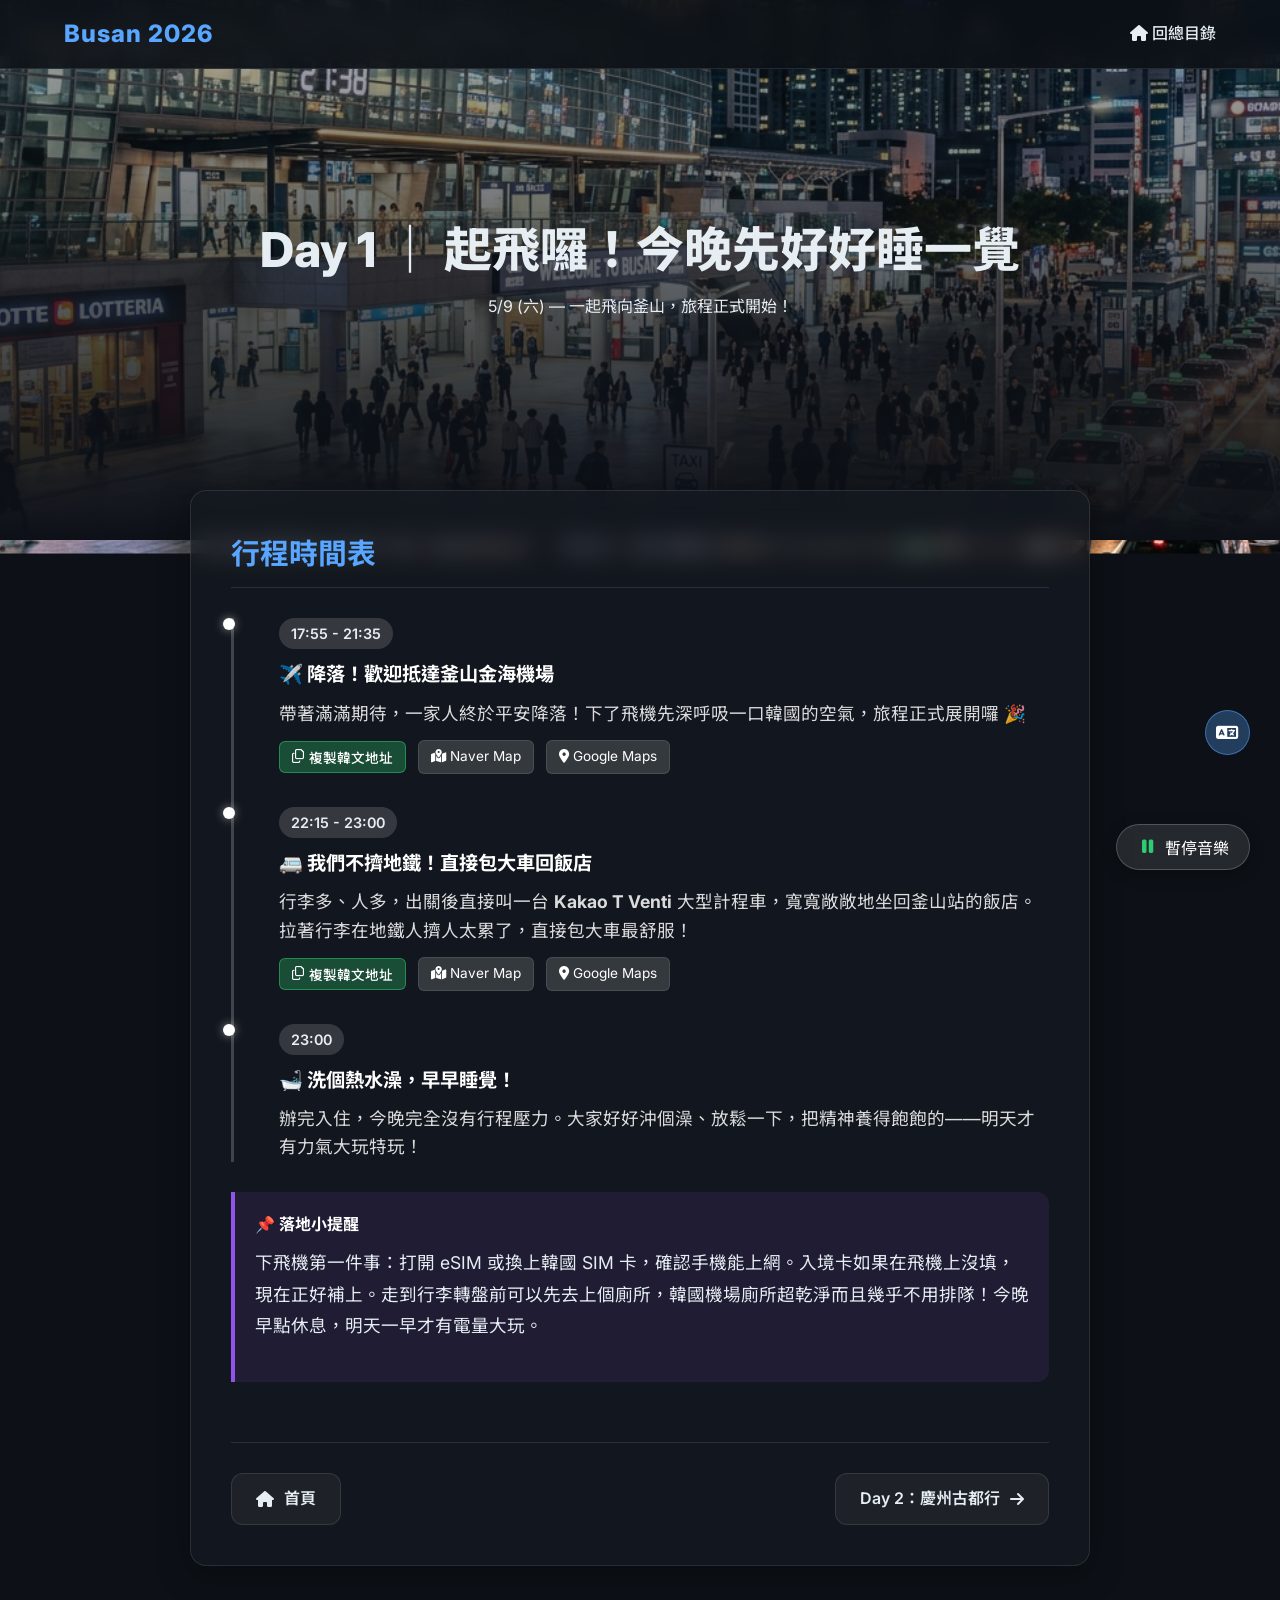
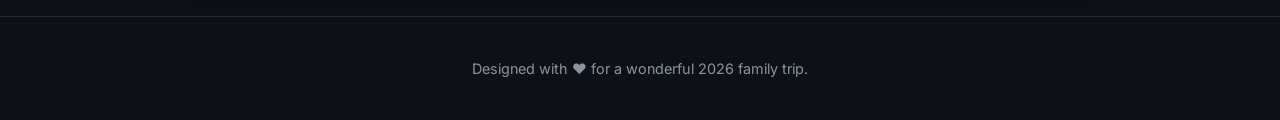
==== commit 09fef75a: "Add files via upload" ====
--- a/day1.html
+++ b/day1.html
@@ -1,31 +1,108 @@
 <!DOCTYPE html>
 <html lang="zh-TW">
+
 <head>
     <meta charset="UTF-8">
     <meta name="viewport" content="width=device-width, initial-scale=1.0">
     <title>Day 1 ｜ 夜間抵達，迅速安頓 - 2026 釜山家族旅行</title>
-    <link href="https://fonts.googleapis.com/css2?family=Inter:wght@300;400;600;800&family=Noto+Sans+TC:wght@300;400;500;700&display=swap" rel="stylesheet">
+    <link
+        href="https://fonts.googleapis.com/css2?family=Inter:wght@300;400;600;800&family=Noto+Sans+TC:wght@300;400;500;700&display=swap"
+        rel="stylesheet">
     <link rel="stylesheet" href="https://cdnjs.cloudflare.com/ajax/libs/font-awesome/6.4.0/css/all.min.css">
     <link rel="stylesheet" href="styles.css">
     <style>
-        .timeline { margin: 30px 0; padding-left: 20px; border-left: 3px solid rgba(255,255,255,0.2); }
-        .timeline-item { position: relative; margin-bottom: 25px; padding-left: 25px; }
+        .timeline {
+            margin: 30px 0;
+            padding-left: 20px;
+            border-left: 3px solid rgba(255, 255, 255, 0.2);
+        }
+
+        .timeline-item {
+            position: relative;
+            margin-bottom: 25px;
+            padding-left: 25px;
+        }
+
         .timeline-item::before {
-            content: ''; position: absolute; left: -31px; top: 0; width: 12px; height: 12px;
-            background: #fff; border-radius: 50%; box-shadow: 0 0 10px rgba(255,255,255,0.5);
+            content: '';
+            position: absolute;
+            left: -31px;
+            top: 0;
+            width: 12px;
+            height: 12px;
+            background: #fff;
+            border-radius: 50%;
+            box-shadow: 0 0 10px rgba(255, 255, 255, 0.5);
         }
-        .time-badge { display: inline-block; background: rgba(255,255,255,0.15); padding: 4px 12px; border-radius: 20px; font-weight: 600; margin-bottom: 10px; font-size: 0.9em; }
-        .timeline-content h3 { margin: 0 0 10px 0; font-size: 1.2em; color: #fff; }
-        .timeline-content p { margin: 0; color: rgba(255,255,255,0.85); line-height: 1.6; }
-        
-        .action-links { margin-top: 12px; margin-bottom: 8px; }
-        .action-links a { color: #fff; text-decoration: none; background: rgba(255,255,255,0.15); padding: 5px 12px; border-radius: 6px; font-size: 0.85em; margin-right: 8px; margin-bottom: 8px; display: inline-block; transition: all 0.3s ease; border: 1px solid rgba(255,255,255,0.1); }
-        .action-links a:hover { background: rgba(255,255,255,0.3); transform: translateY(-2px); box-shadow: 0 4px 8px rgba(0,0,0,0.2); }
-        .action-links a.site-link { background: rgba(52, 152, 219, 0.3); border-color: rgba(52, 152, 219, 0.5); }
-        .action-links a.site-link:hover { background: rgba(52, 152, 219, 0.6); }
-        .timeline-img { width: 100%; max-width: 500px; border-radius: 12px; margin-top: 15px; box-shadow: 0 8px 20px rgba(0,0,0,0.3); display: block; border: 1px solid rgba(255,255,255,0.1); }
+
+        .time-badge {
+            display: inline-block;
+            background: rgba(255, 255, 255, 0.15);
+            padding: 4px 12px;
+            border-radius: 20px;
+            font-weight: 600;
+            margin-bottom: 10px;
+            font-size: 0.9em;
+        }
+
+        .timeline-content h3 {
+            margin: 0 0 10px 0;
+            font-size: 1.2em;
+            color: #fff;
+        }
+
+        .timeline-content p {
+            margin: 0;
+            color: rgba(255, 255, 255, 0.85);
+            line-height: 1.6;
+        }
+
+        .action-links {
+            margin-top: 12px;
+            margin-bottom: 8px;
+        }
+
+        .action-links a {
+            color: #fff;
+            text-decoration: none;
+            background: rgba(255, 255, 255, 0.15);
+            padding: 5px 12px;
+            border-radius: 6px;
+            font-size: 0.85em;
+            margin-right: 8px;
+            margin-bottom: 8px;
+            display: inline-block;
+            transition: all 0.3s ease;
+            border: 1px solid rgba(255, 255, 255, 0.1);
+        }
+
+        .action-links a:hover {
+            background: rgba(255, 255, 255, 0.3);
+            transform: translateY(-2px);
+            box-shadow: 0 4px 8px rgba(0, 0, 0, 0.2);
+        }
+
+        .action-links a.site-link {
+            background: rgba(52, 152, 219, 0.3);
+            border-color: rgba(52, 152, 219, 0.5);
+        }
+
+        .action-links a.site-link:hover {
+            background: rgba(52, 152, 219, 0.6);
+        }
+
+        .timeline-img {
+            width: 100%;
+            max-width: 500px;
+            border-radius: 12px;
+            margin-top: 15px;
+            box-shadow: 0 8px 20px rgba(0, 0, 0, 0.3);
+            display: block;
+            border: 1px solid rgba(255, 255, 255, 0.1);
+        }
     </style>
 </head>
+
 <body>
     <nav id="navbar" class="scrolled">
         <div class="logo">Busan 2026</div>
@@ -38,24 +115,28 @@
         <div class="hero-bg" style="background-image: url('images/day1_main.png');"></div>
         <div class="hero-overlay"></div>
         <div class="hero-content">
-            <h1 class="fade-in-up">Day 1 ｜ 飛抵釜山，好好睡一覺</h1>
-            <p class="dates fade-in-up delay-1">5/9 (六) - 啟航釜山，養足精神再出發</p>
+            <h1 class="fade-in-up">Day 1 ｜ 起飛囉！今晚先好好睡一覺</h1>
+            <p class="dates fade-in-up delay-1">5/9 (六) — 一起飛向釜山，旅程正式開始！</p>
         </div>
     </header>
 
     <main class="article-content glass fade-in-up delay-2">
         <div class="article-block">
             <h2>行程時間表</h2>
-            
+
             <div class="timeline">
                 <div class="timeline-item">
                     <div class="time-badge">17:55 - 21:35</div>
                     <div class="timeline-content">
-                        <h3>飛抵金海機場</h3>
-                        <p>帶著期待的心情搭機抵達釜山金海機場。</p>
+                        <h3>✈️ 降落！歡迎抵達釜山金海機場</h3>
+                        <p>帶著滿滿期待，一家人終於平安降落！下了飛機先深呼吸一口韓國的空氣，旅程正式展開囉 🎉</p>
                         <div class="action-links">
-                            <a href="https://map.naver.com/p/search/김해국제공항" target="_blank"><i class="fas fa-map-marked-alt"></i> Naver Map</a>
-                            <a href="https://www.google.com/maps/search/?api=1&query=Gimhae+International+Airport" target="_blank"><i class="fas fa-map-marker-alt"></i> Google Maps</a>
+                            <button class="copy-address-btn" onclick="copyGlobalText('부산 강서구 공항진입로 108', this)"><i
+                                    class="far fa-copy"></i> 複製韓文地址</button>
+                            <a href="https://map.naver.com/p/search/김해국제공항" target="_blank"><i
+                                    class="fas fa-map-marked-alt"></i> Naver Map</a>
+                            <a href="https://www.google.com/maps/search/?api=1&query=Gimhae+International+Airport"
+                                target="_blank"><i class="fas fa-map-marker-alt"></i> Google Maps</a>
                         </div>
                     </div>
                 </div>
@@ -63,11 +144,16 @@
                 <div class="timeline-item">
                     <div class="time-badge">22:15 - 23:00</div>
                     <div class="timeline-content">
-                        <h3>專屬大型計程車直達飯店</h3>
-                        <p>出關後我們不擠地鐵，直接叫一台寬敞的大型計程車 <strong>(Kakao T Venti)</strong>，舒舒服服地直達釜山站的飯店。</p>
+                        <h3>🚐 我們不擠地鐵！直接包大車回飯店</h3>
+                        <p>行李多、人多，出關後直接叫一台 <strong>Kakao T Venti</strong> 大型計程車，寬寬敞敞地坐回釜山站的飯店。拉著行李在地鐵人擠人太累了，直接包大車最舒服！
+                        </p>
                         <div class="action-links">
-                            <a href="https://map.naver.com/p/search/부산역%20시티호텔" target="_blank"><i class="fas fa-map-marked-alt"></i> Naver Map</a>
-                            <a href="https://www.google.com/maps/search/?api=1&query=Busan+Station+City+Hotel" target="_blank"><i class="fas fa-map-marker-alt"></i> Google Maps</a>
+                            <button class="copy-address-btn" onclick="copyGlobalText('부산광역시 동구 중앙대로 294', this)"><i
+                                    class="far fa-copy"></i> 複製韓文地址</button>
+                            <a href="https://map.naver.com/p/search/부산역%20시티호텔" target="_blank"><i
+                                    class="fas fa-map-marked-alt"></i> Naver Map</a>
+                            <a href="https://www.google.com/maps/search/?api=1&query=Busan+Station+City+Hotel"
+                                target="_blank"><i class="fas fa-map-marker-alt"></i> Google Maps</a>
                         </div>
                     </div>
                 </div>
@@ -75,15 +161,16 @@
                 <div class="timeline-item">
                     <div class="time-badge">23:00</div>
                     <div class="timeline-content">
-                        <h3>洗洗睡，養精蓄銳</h3>
-                        <p>辦理入住。今晚不安排行程，全家人洗個熱水澡好好睡一覺，把精神養得飽飽的！</p>
+                        <h3>🛁 洗個熱水澡，早早睡覺！</h3>
+                        <p>辦完入住，今晚完全沒有行程壓力。大家好好沖個澡、放鬆一下，把精神養得飽飽的——明天才有力氣大玩特玩！</p>
                     </div>
                 </div>
             </div>
 
             <div class="info-box">
-                <h4>📌 貼心小提醒</h4>
-                <p>下飛機後記得先開 eSIM 或插入韓國 SIM 卡確認上網正常，入境卡在機上就可以先填好省時間。到行李轉盤前可以先上個廁所，韓國機場的廁所又乾淨又不用排隊～今晚早點休息，養足精神明天才有體力玩！</p>
+                <h4>📌 落地小提醒</h4>
+                <p>下飛機第一件事：打開 eSIM 或換上韓國 SIM
+                    卡，確認手機能上網。入境卡如果在飛機上沒填，現在正好補上。走到行李轉盤前可以先去上個廁所，韓國機場廁所超乾淨而且幾乎不用排隊！今晚早點休息，明天一早才有電量大玩。</p>
             </div>
         </div>
 
@@ -93,7 +180,10 @@
         </div>
     </main>
 
-    <footer><p>Designed with ❤️ for a wonderful 2026 family trip.</p></footer>
+    <footer>
+        <p>Designed with ❤️ for a wonderful 2026 family trip.</p>
+    </footer>
     <script src="music.js"></script>
 </body>
-</html>
+
+</html>
--- a/styles.css
+++ b/styles.css
@@ -1,177 +1,258 @@
-/* ====== ?典?霈 ====== */
-:root {
-    --bg-color: #0d1117;
-    --text-main: #e6edf3;
-    --text-muted: #8b949e;
-    --accent-blue: #58a6ff;
-    --accent-purple: #9253ec;
-    --glass-bg: rgba(22, 27, 34, 0.65);
-    --glass-border: rgba(255, 255, 255, 0.1);
-    --glass-shadow: 0 8px 32px 0 rgba(0, 0, 0, 0.37);
-    --hover-glow: 0 0 15px rgba(88, 166, 255, 0.3);
-}
-
-* { margin: 0; padding: 0; box-sizing: border-box; }
-body {
-    background-color: var(--bg-color); color: var(--text-main);
-    font-family: 'Inter', 'Noto Sans TC', sans-serif; line-height: 1.6; overflow-x: hidden;
-}
-a { color: inherit; text-decoration: none; }
-
-/* ====== ?梁?餌??寞? ====== */
-.glass {
-    background: var(--glass-bg); backdrop-filter: blur(12px); -webkit-backdrop-filter: blur(12px);
-    border: 1px solid var(--glass-border); border-radius: 16px; box-shadow: var(--glass-shadow);
-}
-.glass-card { padding: 20px; transition: transform 0.3s ease, box-shadow 0.3s ease; }
-.hover-glow:hover { box-shadow: var(--hover-glow); transform: translateY(-5px); }
-
-/* ====== ?啣?????? ====== */
-.map-link {
-    display: inline-flex; align-items: center; gap: 4px; font-size: 0.8rem;
-    color: #ffd700; background: rgba(255, 215, 0, 0.1); border: 1px solid rgba(255, 215, 0, 0.3);
-    padding: 3px 10px; border-radius: 12px; margin-left: 8px; vertical-align: middle;
-    transition: all 0.2s ease; font-weight: 500;
-}
-.map-link:hover { background: rgba(255, 215, 0, 0.25); color: #fff; transform: translateY(-2px); border-color: rgba(255, 215, 0, 0.6); }
-
-/* ====== 撠??====== */
-nav {
-    position: fixed; top: 0; width: 100%; padding: 20px 5%; display: flex;
-    justify-content: space-between; align-items: center; z-index: 1000;
-    transition: background 0.3s ease, padding 0.3s ease;
-}
-nav.scrolled {
-    background: rgba(13, 17, 23, 0.9); backdrop-filter: blur(10px);
-    padding: 15px 5%; border-bottom: 1px solid var(--glass-border);
-}
-.logo { font-weight: 800; font-size: 1.5rem; color: var(--accent-blue); letter-spacing: 1px; }
-.nav-links { list-style: none; display: flex; gap: 30px; }
-.nav-links li a { font-weight: 500; transition: color 0.3s; }
-.nav-links li a:hover { color: var(--accent-blue); }
-
-/* ====== ?梢?? (銝餉?閬? ====== */
-.hero { height: 100vh; display: flex; align-items: center; justify-content: center; position: relative; padding: 0 5%; }
-.hero-day { height: 60vh; } /* 瘥?桅?頛??Hero */
-.hero-bg {
-    position: absolute; top: 0; left: 0; width: 100%; height: 100%;
-    background-size: cover; background-position: center; z-index: -2; transform: scale(1.05);
-}
-.hero-overlay {
-    position: absolute; top: 0; left: 0; width: 100%; height: 100%;
-    background: linear-gradient(to bottom, rgba(13, 17, 23, 0.3) 0%, rgba(13, 17, 23, 1) 100%); z-index: -1;
-}
-.hero-content { text-align: center; max-width: 800px; z-index: 1; }
-.members-badge {
-    display: inline-block; padding: 8px 16px; border-radius: 20px; font-size: 0.9rem;
-    margin-bottom: 20px; color: var(--accent-blue); border: 1px solid rgba(88, 166, 255, 0.3);
-}
-.hero h1 { font-size: 4rem; font-weight: 800; line-height: 1.2; margin-bottom: 15px; }
-.hero-day h1 { font-size: 3rem; }
-.hero .highlight {
-    background: linear-gradient(45deg, var(--accent-blue), var(--accent-purple));
-    -webkit-background-clip: text; background-clip: text; -webkit-text-fill-color: transparent;
-}
-
-/* ====== ?芰??摰踹???====== */
-.flight-cards { display: flex; justify-content: center; gap: 20px; flex-wrap: wrap; margin-top: 30px;}
-.flight, .hotel { display: flex; align-items: flex-start; gap: 15px; text-align: left; min-width: 250px; background: rgba(22, 27, 34, 0.5); }
-
-/* ? Utilities */
-.fade-in-up { animation: fadeInUp 1s ease both; }
-.delay-1 { animation-delay: 0.2s; }
-.delay-2 { animation-delay: 0.4s; }
-@keyframes fadeInUp { from { opacity: 0; transform: translateY(30px); } to { opacity: 1; transform: translateY(0); } }
-
-/* ====== ?憛 ====== */
-.section-container { padding: 80px 5%; max-width: 1200px; margin: 0 auto; }
-.section-title { font-size: 2rem; font-weight: 700; margin-bottom: 50px; text-align: center; position: relative; padding-bottom: 10px; }
-.section-title::after { content: ''; position: absolute; bottom: 0; left: 50%; transform: translateX(-50%); width: 60px; height: 3px; background: var(--accent-blue); border-radius: 2px; }
-
-/* ====== 霅瑁?皞? ====== */
-.rules-grid { display: grid; grid-template-columns: repeat(auto-fit, minmax(300px, 1fr)); gap: 30px; }
-.rule-card { padding: 30px; text-align: center; }
-.rule-icon { font-size: 2.5rem; color: var(--accent-purple); margin-bottom: 20px; }
-
-/* ====== 撖衣摮 ====== */
-.cards-container { display: grid; grid-template-columns: repeat(auto-fit, minmax(400px, 1fr)); gap: 30px; }
-.kr-text { font-size: 1.1rem; font-weight: 500; margin-bottom: 10px; padding: 15px; background: rgba(255, 255, 255, 0.03); border-radius: 8px; border-left: 4px solid var(--accent-blue); }
-.zh-text { color: var(--text-muted); font-size: 0.9rem; margin-bottom: 20px; }
-.copy-btn { width: 100%; padding: 12px; background: rgba(88, 166, 255, 0.1); color: var(--accent-blue); border: 1px solid rgba(88, 166, 255, 0.3); border-radius: 8px; cursor: pointer; font-weight: 600; display: flex; justify-content: center; align-items: center; gap: 8px; transition: 0.3s;}
-.copy-btn:hover { background: rgba(88, 166, 255, 0.2); }
-
-/* ====== 瘥銵?撠汗?∠? (擐?撠) ====== */
-.day-cards-grid {
-    display: grid;
-    grid-template-columns: repeat(auto-fill, minmax(300px, 1fr));
-    gap: 30px;
-}
-.day-nav-card {
-    display: block;
-    border-radius: 16px;
-    overflow: hidden;
-    position: relative;
-    height: 250px;
-    transition: transform 0.3s ease, box-shadow 0.3s ease;
-}
-.day-nav-card:hover {
-    transform: translateY(-8px);
-    box-shadow: 0 15px 30px rgba(88, 166, 255, 0.2);
-}
-.day-card-bg {
-    position: absolute; top: 0; left: 0; width: 100%; height: 100%;
-    background-size: cover; background-position: center;
-    transition: transform 0.5s ease;
-}
-.day-nav-card:hover .day-card-bg { transform: scale(1.1); }
-.day-card-overlay {
-    position: absolute; top: 0; left: 0; width: 100%; height: 100%;
-    background: linear-gradient(to top, rgba(13, 17, 23, 0.9) 0%, rgba(13, 17, 23, 0.2) 100%);
-    display: flex; flex-direction: column; justify-content: flex-end; padding: 25px;
-}
-.day-card-overlay h3 { font-size: 1.5rem; color: #fff; margin-bottom: 5px; }
-.day-card-overlay p { color: var(--accent-blue); font-size: 0.9rem; font-weight: 600; }
-
-/* ====== ?格???? (dayX.html 撠) ====== */
-.article-content { max-width: 900px; margin: -50px auto 50px; position: relative; z-index: 10; padding: 40px; }
-.article-block { margin-bottom: 60px; }
-.article-block h2 { font-size: 1.8rem; color: var(--accent-blue); border-bottom: 1px solid var(--glass-border); padding-bottom: 10px; margin-bottom: 20px; }
-.article-block p { font-size: 1.1rem; color: var(--text-main); margin-bottom: 20px; line-height: 1.8; }
-.article-img { width: 100%; border-radius: 16px; margin: 20px 0; border: 1px solid var(--glass-border); max-height: 500px; object-fit: cover; }
-.info-box { background: rgba(146, 83, 236, 0.1); border-left: 4px solid var(--accent-purple); padding: 20px; border-radius: 0 12px 12px 0; margin: 20px 0; }
-.info-box h4 { color: #fff; margin-bottom: 10px; }
-
-/* 撠 Footer ?? */
-.day-nav-footer { display: flex; justify-content: space-between; margin-top: 60px; padding-top: 30px; border-top: 1px solid var(--glass-border); }
-.nav-btn { padding: 12px 24px; background: rgba(255,255,255,0.05); border: 1px solid var(--glass-border); border-radius: 12px; font-weight: 600; transition: 0.3s; display: inline-flex; align-items: center; gap: 10px; }
-.nav-btn:hover { background: rgba(88, 166, 255, 0.2); color: #fff; border-color: var(--accent-blue); }
-
-footer { text-align: center; padding: 40px; border-top: 1px solid var(--glass-border); margin-top: 50px; color: var(--text-muted); font-size: 0.9rem; }
-@media (max-width: 768px) { .hero h1 { font-size: 2.5rem; } .nav-links { display: none; } .day-nav-footer { flex-direction: column; gap: 15px; } .nav-btn { justify-content: center; } }
-/* ====== 彈性外掛樣式 ====== */
-.bonus-box {
-    background: rgba(88, 166, 255, 0.1);
-    border-left: 4px solid var(--accent-blue);
-    padding: 24px;
-    border-radius: 0 12px 12px 0;
-    margin: 30px 0;
-}
-.bonus-box h4 {
-    color: var(--accent-blue);
-    font-size: 1.2rem;
-    margin-bottom: 12px;
-}
-
-/* 修正行動裝置背景圖顯示問題 (iOS Safari background-attachment: fixed bug) */
-@media (max-width: 768px) {
-    .hero-bg, .day-card-bg {
-        background-attachment: scroll !important;
-        background-size: cover !important;
-        background-position: center !important;
-    }
-}
-@supports (-webkit-touch-callout: none) {
-    .hero-bg, .day-card-bg {
-        background-attachment: scroll !important;
-    }
-}
+/* ====== 核心變數 ====== */
+:root {
+    --bg-color: #0d1117;
+    --text-main: #e6edf3;
+    --text-muted: #8b949e;
+    --accent-blue: #58a6ff;
+    --accent-purple: #9253ec;
+    --glass-bg: rgba(22, 27, 34, 0.65);
+    --glass-border: rgba(255, 255, 255, 0.1);
+    --glass-shadow: 0 8px 32px 0 rgba(0, 0, 0, 0.37);
+    --hover-glow: 0 0 15px rgba(88, 166, 255, 0.3);
+}
+
+* { margin: 0; padding: 0; box-sizing: border-box; }
+body {
+    background-color: var(--bg-color); color: var(--text-main);
+    font-family: 'Inter', 'Noto Sans TC', sans-serif; line-height: 1.6; overflow-x: hidden;
+}
+a { color: inherit; text-decoration: none; }
+
+/* ====== 通用毛玻璃效果 ====== */
+.glass {
+    background: var(--glass-bg); backdrop-filter: blur(12px); -webkit-backdrop-filter: blur(12px);
+    border: 1px solid var(--glass-border); border-radius: 16px; box-shadow: var(--glass-shadow);
+}
+.glass-card { padding: 20px; transition: transform 0.3s ease, box-shadow 0.3s ease; }
+.hover-glow:hover { box-shadow: var(--hover-glow); transform: translateY(-5px); }
+
+/* ====== 地圖連結按鈕 ====== */
+.map-link {
+    display: inline-flex; align-items: center; gap: 4px; font-size: 0.8rem;
+    color: #ffd700; background: rgba(255, 215, 0, 0.1); border: 1px solid rgba(255, 215, 0, 0.3);
+    padding: 3px 10px; border-radius: 12px; margin-left: 8px; vertical-align: middle;
+    transition: all 0.2s ease; font-weight: 500;
+}
+.map-link:hover { background: rgba(255, 215, 0, 0.25); color: #fff; transform: translateY(-2px); border-color: rgba(255, 215, 0, 0.6); }
+
+/* ====== 導覽列 ====== */
+nav {
+    position: fixed; top: 0; width: 100%; padding: 20px 5%; display: flex;
+    justify-content: space-between; align-items: center; z-index: 1000;
+    transition: background 0.3s ease, padding 0.3s ease;
+}
+nav.scrolled {
+    background: rgba(13, 17, 23, 0.9); backdrop-filter: blur(10px);
+    padding: 15px 5%; border-bottom: 1px solid var(--glass-border);
+}
+.logo { font-weight: 800; font-size: 1.5rem; color: var(--accent-blue); letter-spacing: 1px; }
+.nav-links { list-style: none; display: flex; gap: 30px; }
+.nav-links li a { font-weight: 500; transition: color 0.3s; }
+.nav-links li a:hover { color: var(--accent-blue); }
+
+/* ====== 英雄區塊 (首頁用) ====== */
+.hero { height: 100vh; display: flex; align-items: center; justify-content: center; position: relative; padding: 0 5%; }
+.hero-day { height: 60vh; } /* 每日行程頁面專用 Hero */
+.hero-bg {
+    position: absolute; top: 0; left: 0; width: 100%; height: 100%;
+    background-size: cover; background-position: center; z-index: -2; transform: scale(1.05);
+}
+.hero-overlay {
+    position: absolute; top: 0; left: 0; width: 100%; height: 100%;
+    background: linear-gradient(to bottom, rgba(13, 17, 23, 0.3) 0%, rgba(13, 17, 23, 1) 100%); z-index: -1;
+}
+.hero-content { text-align: center; max-width: 800px; z-index: 1; }
+.members-badge {
+    display: inline-block; padding: 8px 16px; border-radius: 20px; font-size: 0.9rem;
+    margin-bottom: 20px; color: var(--accent-blue); border: 1px solid rgba(88, 166, 255, 0.3);
+}
+.hero h1 { font-size: 4rem; font-weight: 800; line-height: 1.2; margin-bottom: 15px; }
+.hero-day h1 { font-size: 3rem; }
+.hero .highlight {
+    background: linear-gradient(45deg, var(--accent-blue), var(--accent-purple));
+    -webkit-background-clip: text; background-clip: text; -webkit-text-fill-color: transparent;
+}
+
+/* ====== 航班與住宿資訊 ====== */
+.flight-cards { display: flex; justify-content: center; gap: 20px; flex-wrap: wrap; margin-top: 30px;}
+.flight, .hotel { display: flex; align-items: flex-start; gap: 15px; text-align: left; min-width: 250px; background: rgba(22, 27, 34, 0.5); }
+
+/* 動畫 Utilities */
+.fade-in-up { animation: fadeInUp 1s ease both; }
+.delay-1 { animation-delay: 0.2s; }
+.delay-2 { animation-delay: 0.4s; }
+@keyframes fadeInUp { from { opacity: 0; transform: translateY(30px); } to { opacity: 1; transform: translateY(0); } }
+
+/* ====== 區塊通用 ====== */
+.section-container { padding: 80px 5%; max-width: 1200px; margin: 0 auto; }
+.section-title { font-size: 2rem; font-weight: 700; margin-bottom: 50px; text-align: center; position: relative; padding-bottom: 10px; }
+.section-title::after { content: ''; position: absolute; bottom: 0; left: 50%; transform: translateX(-50%); width: 60px; height: 3px; background: var(--accent-blue); border-radius: 2px; }
+
+/* ====== 規則卡片 ====== */
+.rules-grid { display: grid; grid-template-columns: repeat(auto-fit, minmax(300px, 1fr)); gap: 30px; }
+.rule-card { padding: 30px; text-align: center; }
+.rule-icon { font-size: 2.5rem; color: var(--accent-purple); margin-bottom: 20px; }
+
+/* ====== 實用字句 ====== */
+.cards-container { display: grid; grid-template-columns: repeat(auto-fit, minmax(400px, 1fr)); gap: 30px; }
+.kr-text { font-size: 1.1rem; font-weight: 500; margin-bottom: 10px; padding: 15px; background: rgba(255, 255, 255, 0.03); border-radius: 8px; border-left: 4px solid var(--accent-blue); }
+.zh-text { color: var(--text-muted); font-size: 0.9rem; margin-bottom: 20px; }
+.copy-btn { width: 100%; padding: 12px; background: rgba(88, 166, 255, 0.1); color: var(--accent-blue); border: 1px solid rgba(88, 166, 255, 0.3); border-radius: 8px; cursor: pointer; font-weight: 600; display: flex; justify-content: center; align-items: center; gap: 8px; transition: 0.3s;}
+.copy-btn:hover { background: rgba(88, 166, 255, 0.2); }
+
+/* ====== 每天行程導覽卡片 (總目錄用) ====== */
+.day-cards-grid {
+    display: grid;
+    grid-template-columns: repeat(auto-fill, minmax(300px, 1fr));
+    gap: 30px;
+}
+.day-nav-card {
+    display: block;
+    border-radius: 16px;
+    overflow: hidden;
+    position: relative;
+    height: 250px;
+    transition: transform 0.3s ease, box-shadow 0.3s ease;
+}
+.day-nav-card:hover {
+    transform: translateY(-8px);
+    box-shadow: 0 15px 30px rgba(88, 166, 255, 0.2);
+}
+.day-card-bg {
+    position: absolute; top: 0; left: 0; width: 100%; height: 100%;
+    background-size: cover; background-position: center;
+    transition: transform 0.5s ease;
+}
+.day-nav-card:hover .day-card-bg { transform: scale(1.1); }
+.day-card-overlay {
+    position: absolute; top: 0; left: 0; width: 100%; height: 100%;
+    background: linear-gradient(to top, rgba(13, 17, 23, 0.9) 0%, rgba(13, 17, 23, 0.2) 100%);
+    display: flex; flex-direction: column; justify-content: flex-end; padding: 25px;
+}
+.day-card-overlay h3 { font-size: 1.5rem; color: #fff; margin-bottom: 5px; }
+.day-card-overlay p { color: var(--accent-blue); font-size: 0.9rem; font-weight: 600; }
+
+/* ====== 內文文章樣式 (dayX.html 使用) ====== */
+.article-content { max-width: 900px; margin: -50px auto 50px; position: relative; z-index: 10; padding: 40px; }
+.article-block { margin-bottom: 60px; }
+.article-block h2 { font-size: 1.8rem; color: var(--accent-blue); border-bottom: 1px solid var(--glass-border); padding-bottom: 10px; margin-bottom: 20px; }
+.article-block p { font-size: 1.1rem; color: var(--text-main); margin-bottom: 20px; line-height: 1.8; }
+.article-img { width: 100%; border-radius: 16px; margin: 20px 0; border: 1px solid var(--glass-border); max-height: 500px; object-fit: cover; }
+.info-box { background: rgba(146, 83, 236, 0.1); border-left: 4px solid var(--accent-purple); padding: 20px; border-radius: 0 12px 12px 0; margin: 20px 0; }
+.info-box h4 { color: #fff; margin-bottom: 10px; }
+
+/* 底部 Footer 導覽 */
+.day-nav-footer { display: flex; justify-content: space-between; margin-top: 60px; padding-top: 30px; border-top: 1px solid var(--glass-border); }
+.nav-btn { padding: 12px 24px; background: rgba(255,255,255,0.05); border: 1px solid var(--glass-border); border-radius: 12px; font-weight: 600; transition: 0.3s; display: inline-flex; align-items: center; gap: 10px; }
+.nav-btn:hover { background: rgba(88, 166, 255, 0.2); color: #fff; border-color: var(--accent-blue); }
+
+footer { text-align: center; padding: 40px; border-top: 1px solid var(--glass-border); margin-top: 50px; color: var(--text-muted); font-size: 0.9rem; }
+@media (max-width: 768px) { .hero h1 { font-size: 2.5rem; } .nav-links { display: none; } .day-nav-footer { flex-direction: column; gap: 15px; } .nav-btn { justify-content: center; } }
+/* ====== 彈性外掛樣式 ====== */
+.bonus-box {
+    background: rgba(88, 166, 255, 0.1);
+    border-left: 4px solid var(--accent-blue);
+    padding: 24px;
+    border-radius: 0 12px 12px 0;
+    margin: 30px 0;
+}
+.bonus-box h4 {
+    color: var(--accent-blue);
+    font-size: 1.2rem;
+    margin-bottom: 12px;
+}
+
+/* 修正行動裝置背景圖顯示問題 (iOS Safari background-attachment: fixed bug) */
+@media (max-width: 768px) {
+    .hero-bg, .day-card-bg {
+        background-attachment: scroll !important;
+        background-size: cover !important;
+        background-position: center !important;
+    }
+}
+@supports (-webkit-touch-callout: none) {
+    .hero-bg, .day-card-bg {
+        background-attachment: scroll !important;
+    }
+}
+
+/* ====== 影片彈出視窗 (Video Modal) ====== */
+.video-modal {
+    display: none; position: fixed; z-index: 2000; left: 0; top: 0;
+    width: 100%; height: 100%; overflow: auto;
+    background-color: rgba(0, 0, 0, 0.8); backdrop-filter: blur(5px);
+    justify-content: center; align-items: center; opacity: 0; transition: opacity 0.3s ease;
+}
+.video-modal.show { display: flex; opacity: 1; }
+.video-modal-content {
+    position: relative; width: 90%; max-width: 800px;
+    background: var(--bg-color); border: 1px solid var(--glass-border);
+    border-radius: 12px; box-shadow: 0 10px 30px rgba(0,0,0,0.5); padding: 10px; margin: 0 auto;
+}
+.close-modal {
+    position: absolute; right: 15px; top: 10px; color: #fff;
+    font-size: 28px; font-weight: bold; cursor: pointer; z-index: 2001; transition: 0.3s;
+}
+.close-modal:hover { color: var(--accent-blue); transform: scale(1.1); }
+.video-container {
+    position: relative; padding-bottom: 56.25%; height: 0; overflow: hidden; border-radius: 8px; background-color: #000;
+}
+.video-container iframe {
+    position: absolute; top: 0; left: 0; width: 100%; height: 100%; border: none;
+}
+.video-btn { background: rgba(220, 53, 69, 0.2) !important; border-color: rgba(220, 53, 69, 0.5) !important; }
+.video-btn:hover { background: rgba(220, 53, 69, 0.4) !important; box-shadow: 0 4px 10px rgba(220, 53, 69, 0.3) !important; color: #fff !important; }
+
+/* ====== 新增 4 項實用功能樣式 ====== */
+.weather-badge {
+    display: inline-block; padding: 6px 14px; background: rgba(255, 255, 255, 0.15); font-size: 0.9em;
+    border-radius: 20px; margin-bottom: 20px; border: 1px solid rgba(255, 255, 255, 0.2);
+}
+.copy-address-btn {
+    color: #fff; background: rgba(46, 204, 113, 0.3); border: 1px solid rgba(46, 204, 113, 0.5);
+    padding: 5px 12px; border-radius: 6px; font-size: 0.85em; margin-right: 8px; margin-bottom: 8px;
+    display: inline-flex; align-items: center; gap: 5px; cursor: pointer; transition: all 0.3s ease;
+    font-family: inherit; font-weight: 500;
+}
+.copy-address-btn:hover { background: rgba(46, 204, 113, 0.6); transform: translateY(-2px); box-shadow: 0 4px 8px rgba(0,0,0,0.2); }
+
+/* 回到頂部按鈕 */
+#backToTopBtn {
+    position: fixed; bottom: 90px; right: 30px; width: 45px; height: 45px;
+    background: rgba(255, 255, 255, 0.1); border: 1px solid rgba(255, 255, 255, 0.2);
+    border-radius: 50%; color: #fff; font-size: 18px; display: flex;
+    align-items: center; justify-content: center; z-index: 9998;
+    backdrop-filter: blur(10px); -webkit-backdrop-filter: blur(10px); cursor: pointer;
+    opacity: 0; pointer-events: none; transition: all 0.3s ease;
+}
+#backToTopBtn.show { opacity: 1; pointer-events: auto; }
+#backToTopBtn:hover { background: rgba(255, 255, 255, 0.3); transform: translateY(-3px); }
+
+/* 韓文字卡按鈕與 Modal */
+#flashcardBtn {
+    position: fixed; bottom: 145px; right: 30px; width: 45px; height: 45px;
+    background: rgba(88, 166, 255, 0.3); border: 1px solid rgba(88, 166, 255, 0.5);
+    border-radius: 50%; color: #fff; font-size: 18px; display: flex;
+    align-items: center; justify-content: center; z-index: 9998;
+    backdrop-filter: blur(10px); -webkit-backdrop-filter: blur(10px); cursor: pointer; transition: all 0.3s ease;
+}
+#flashcardBtn:hover { background: rgba(88, 166, 255, 0.6); transform: translateY(-3px); box-shadow: 0 4px 10px rgba(88, 166, 255, 0.4); }
+
+#flashcardModal {
+    display: none; position: fixed; z-index: 2005; left: 0; top: 0;
+    width: 100%; height: 100%; overflow: auto;
+    background-color: rgba(0, 0, 0, 0.8); backdrop-filter: blur(8px); -webkit-backdrop-filter: blur(8px);
+    justify-content: center; align-items: center; opacity: 0; transition: opacity 0.3s ease;
+}
+#flashcardModal.show { display: flex; opacity: 1; }
+.flashcard-content {
+    position: relative; width: 90%; max-width: 450px; text-align: center;
+    background: var(--bg-color); border: 1px solid var(--glass-border);
+    border-radius: 16px; box-shadow: 0 10px 40px rgba(0,0,0,0.6); padding: 30px; margin: 0 auto;
+}
+.flashcard-item {
+    margin-bottom: 25px; padding: 20px; background: rgba(255, 255, 255, 0.05);
+    border-radius: 12px; border-left: 5px solid var(--accent-blue);
+}
+.flashcard-kr { font-size: 1.5rem; font-weight: 700; color: #fff; margin-bottom: 10px; line-height: 1.4; word-break: keep-all; }
+.flashcard-zh { font-size: 0.9rem; color: var(--text-muted); }
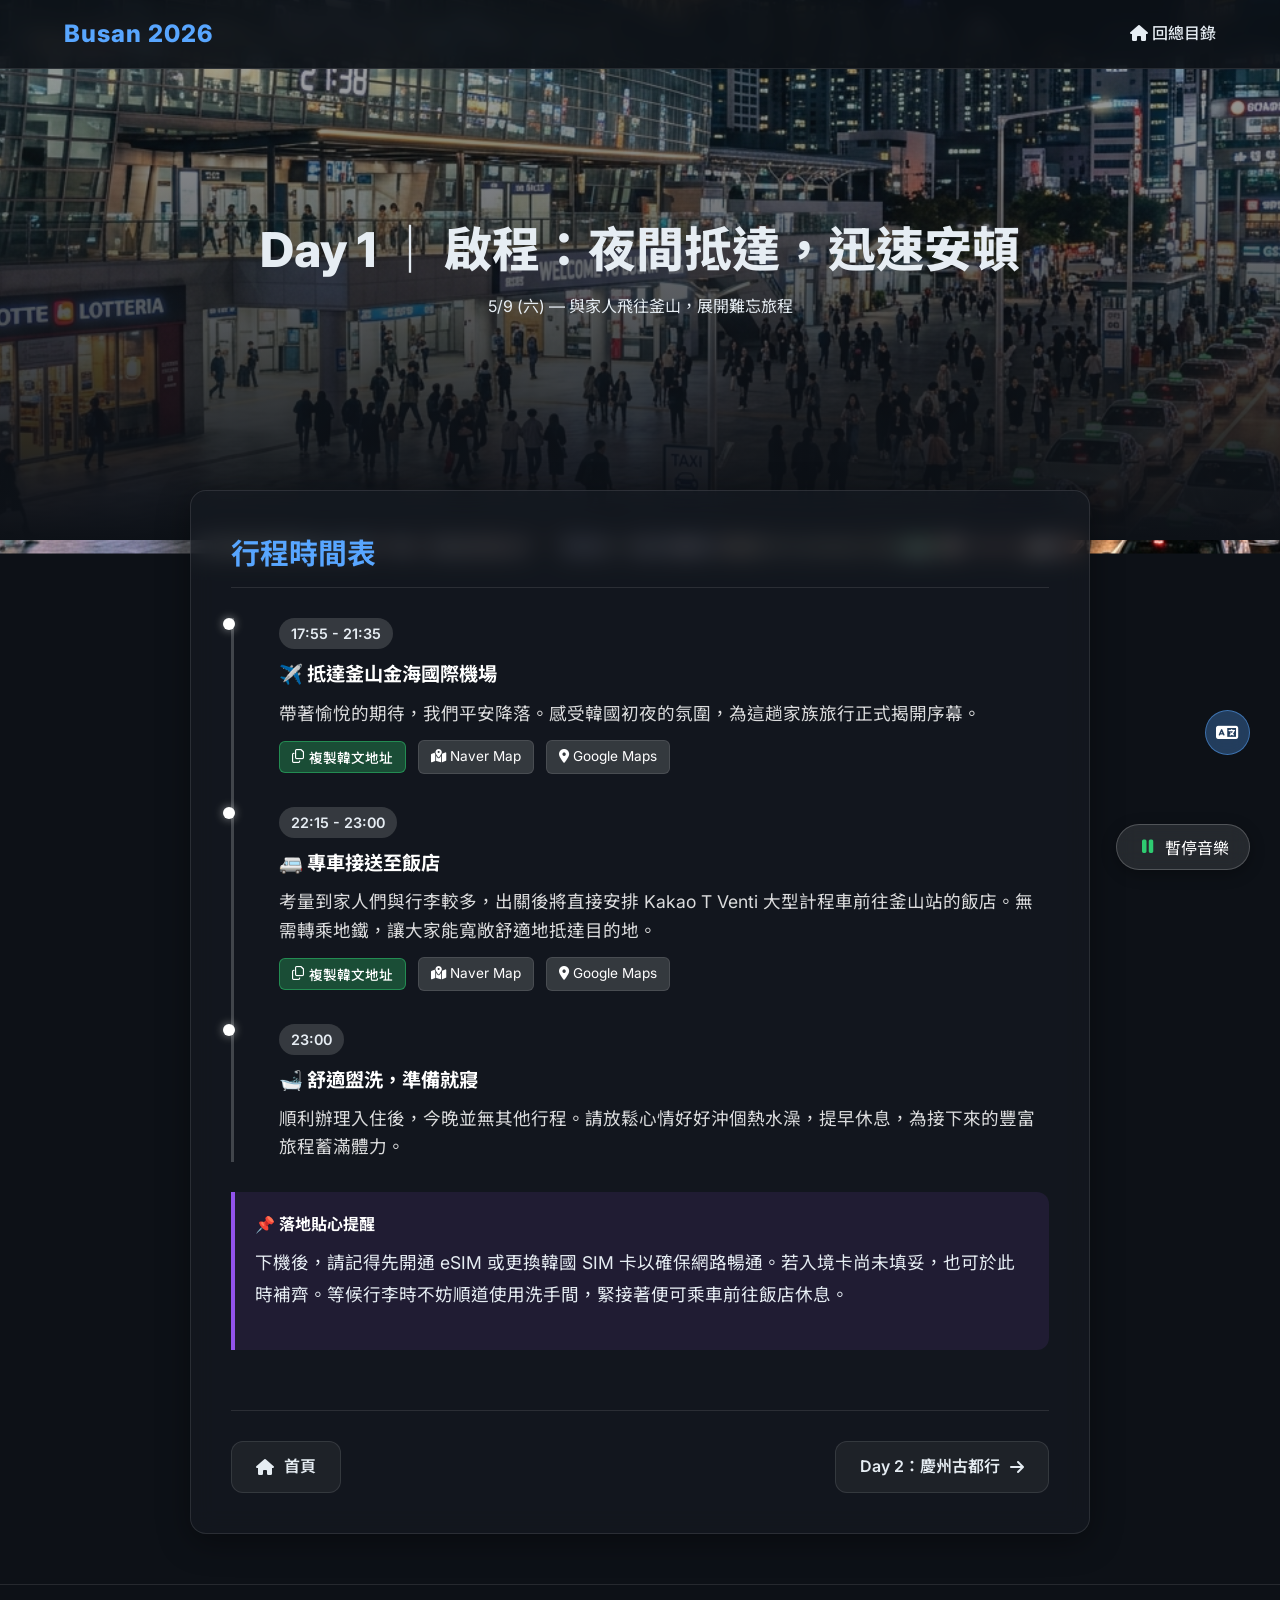
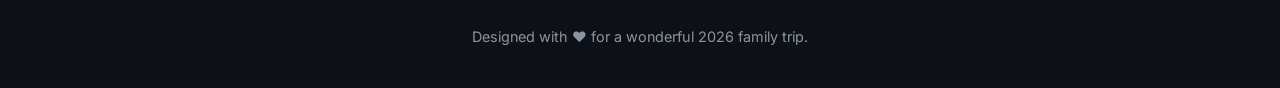
==== commit bb991f78: "Add files via upload" ====
--- a/day1.html
+++ b/day1.html
@@ -1,189 +1,188 @@
-<!DOCTYPE html>
-<html lang="zh-TW">
-
-<head>
-    <meta charset="UTF-8">
-    <meta name="viewport" content="width=device-width, initial-scale=1.0">
-    <title>Day 1 ｜ 夜間抵達，迅速安頓 - 2026 釜山家族旅行</title>
-    <link
-        href="https://fonts.googleapis.com/css2?family=Inter:wght@300;400;600;800&family=Noto+Sans+TC:wght@300;400;500;700&display=swap"
-        rel="stylesheet">
-    <link rel="stylesheet" href="https://cdnjs.cloudflare.com/ajax/libs/font-awesome/6.4.0/css/all.min.css">
-    <link rel="stylesheet" href="styles.css">
-    <style>
-        .timeline {
-            margin: 30px 0;
-            padding-left: 20px;
-            border-left: 3px solid rgba(255, 255, 255, 0.2);
-        }
-
-        .timeline-item {
-            position: relative;
-            margin-bottom: 25px;
-            padding-left: 25px;
-        }
-
-        .timeline-item::before {
-            content: '';
-            position: absolute;
-            left: -31px;
-            top: 0;
-            width: 12px;
-            height: 12px;
-            background: #fff;
-            border-radius: 50%;
-            box-shadow: 0 0 10px rgba(255, 255, 255, 0.5);
-        }
-
-        .time-badge {
-            display: inline-block;
-            background: rgba(255, 255, 255, 0.15);
-            padding: 4px 12px;
-            border-radius: 20px;
-            font-weight: 600;
-            margin-bottom: 10px;
-            font-size: 0.9em;
-        }
-
-        .timeline-content h3 {
-            margin: 0 0 10px 0;
-            font-size: 1.2em;
-            color: #fff;
-        }
-
-        .timeline-content p {
-            margin: 0;
-            color: rgba(255, 255, 255, 0.85);
-            line-height: 1.6;
-        }
-
-        .action-links {
-            margin-top: 12px;
-            margin-bottom: 8px;
-        }
-
-        .action-links a {
-            color: #fff;
-            text-decoration: none;
-            background: rgba(255, 255, 255, 0.15);
-            padding: 5px 12px;
-            border-radius: 6px;
-            font-size: 0.85em;
-            margin-right: 8px;
-            margin-bottom: 8px;
-            display: inline-block;
-            transition: all 0.3s ease;
-            border: 1px solid rgba(255, 255, 255, 0.1);
-        }
-
-        .action-links a:hover {
-            background: rgba(255, 255, 255, 0.3);
-            transform: translateY(-2px);
-            box-shadow: 0 4px 8px rgba(0, 0, 0, 0.2);
-        }
-
-        .action-links a.site-link {
-            background: rgba(52, 152, 219, 0.3);
-            border-color: rgba(52, 152, 219, 0.5);
-        }
-
-        .action-links a.site-link:hover {
-            background: rgba(52, 152, 219, 0.6);
-        }
-
-        .timeline-img {
-            width: 100%;
-            max-width: 500px;
-            border-radius: 12px;
-            margin-top: 15px;
-            box-shadow: 0 8px 20px rgba(0, 0, 0, 0.3);
-            display: block;
-            border: 1px solid rgba(255, 255, 255, 0.1);
-        }
-    </style>
-</head>
-
-<body>
-    <nav id="navbar" class="scrolled">
-        <div class="logo">Busan 2026</div>
-        <ul class="nav-links">
-            <li><a href="index.html"><i class="fas fa-home"></i> 回總目錄</a></li>
-        </ul>
-    </nav>
-
-    <header class="hero hero-day">
-        <div class="hero-bg" style="background-image: url('images/day1_main.png');"></div>
-        <div class="hero-overlay"></div>
-        <div class="hero-content">
-            <h1 class="fade-in-up">Day 1 ｜ 起飛囉！今晚先好好睡一覺</h1>
-            <p class="dates fade-in-up delay-1">5/9 (六) — 一起飛向釜山，旅程正式開始！</p>
-        </div>
-    </header>
-
-    <main class="article-content glass fade-in-up delay-2">
-        <div class="article-block">
-            <h2>行程時間表</h2>
-
-            <div class="timeline">
-                <div class="timeline-item">
-                    <div class="time-badge">17:55 - 21:35</div>
-                    <div class="timeline-content">
-                        <h3>✈️ 降落！歡迎抵達釜山金海機場</h3>
-                        <p>帶著滿滿期待，一家人終於平安降落！下了飛機先深呼吸一口韓國的空氣，旅程正式展開囉 🎉</p>
-                        <div class="action-links">
-                            <button class="copy-address-btn" onclick="copyGlobalText('부산 강서구 공항진입로 108', this)"><i
-                                    class="far fa-copy"></i> 複製韓文地址</button>
-                            <a href="https://map.naver.com/p/search/김해국제공항" target="_blank"><i
-                                    class="fas fa-map-marked-alt"></i> Naver Map</a>
-                            <a href="https://www.google.com/maps/search/?api=1&query=Gimhae+International+Airport"
-                                target="_blank"><i class="fas fa-map-marker-alt"></i> Google Maps</a>
-                        </div>
-                    </div>
-                </div>
-
-                <div class="timeline-item">
-                    <div class="time-badge">22:15 - 23:00</div>
-                    <div class="timeline-content">
-                        <h3>🚐 我們不擠地鐵！直接包大車回飯店</h3>
-                        <p>行李多、人多，出關後直接叫一台 <strong>Kakao T Venti</strong> 大型計程車，寬寬敞敞地坐回釜山站的飯店。拉著行李在地鐵人擠人太累了，直接包大車最舒服！
-                        </p>
-                        <div class="action-links">
-                            <button class="copy-address-btn" onclick="copyGlobalText('부산광역시 동구 중앙대로 294', this)"><i
-                                    class="far fa-copy"></i> 複製韓文地址</button>
-                            <a href="https://map.naver.com/p/search/부산역%20시티호텔" target="_blank"><i
-                                    class="fas fa-map-marked-alt"></i> Naver Map</a>
-                            <a href="https://www.google.com/maps/search/?api=1&query=Busan+Station+City+Hotel"
-                                target="_blank"><i class="fas fa-map-marker-alt"></i> Google Maps</a>
-                        </div>
-                    </div>
-                </div>
-
-                <div class="timeline-item">
-                    <div class="time-badge">23:00</div>
-                    <div class="timeline-content">
-                        <h3>🛁 洗個熱水澡，早早睡覺！</h3>
-                        <p>辦完入住，今晚完全沒有行程壓力。大家好好沖個澡、放鬆一下，把精神養得飽飽的——明天才有力氣大玩特玩！</p>
-                    </div>
-                </div>
-            </div>
-
-            <div class="info-box">
-                <h4>📌 落地小提醒</h4>
-                <p>下飛機第一件事：打開 eSIM 或換上韓國 SIM
-                    卡，確認手機能上網。入境卡如果在飛機上沒填，現在正好補上。走到行李轉盤前可以先去上個廁所，韓國機場廁所超乾淨而且幾乎不用排隊！今晚早點休息，明天一早才有電量大玩。</p>
-            </div>
-        </div>
-
-        <div class="day-nav-footer">
-            <a href="index.html" class="nav-btn"><i class="fas fa-home"></i> 首頁</a>
-            <a href="day2.html" class="nav-btn">Day 2：慶州古都行 <i class="fas fa-arrow-right"></i></a>
-        </div>
-    </main>
-
-    <footer>
-        <p>Designed with ❤️ for a wonderful 2026 family trip.</p>
-    </footer>
-    <script src="music.js"></script>
-</body>
-
-</html>+<!DOCTYPE html>
+<html lang="zh-TW">
+
+<head>
+    <meta charset="UTF-8">
+    <meta name="viewport" content="width=device-width, initial-scale=1.0">
+    <title>Day 1 ｜ 夜間抵達，迅速安頓 - 2026 釜山家族旅行</title>
+    <link
+        href="https://fonts.googleapis.com/css2?family=Inter:wght@300;400;600;800&family=Noto+Sans+TC:wght@300;400;500;700&display=swap"
+        rel="stylesheet">
+    <link rel="stylesheet" href="https://cdnjs.cloudflare.com/ajax/libs/font-awesome/6.4.0/css/all.min.css">
+    <link rel="stylesheet" href="styles.css">
+    <style>
+        .timeline {
+            margin: 30px 0;
+            padding-left: 20px;
+            border-left: 3px solid rgba(255, 255, 255, 0.2);
+        }
+
+        .timeline-item {
+            position: relative;
+            margin-bottom: 25px;
+            padding-left: 25px;
+        }
+
+        .timeline-item::before {
+            content: '';
+            position: absolute;
+            left: -31px;
+            top: 0;
+            width: 12px;
+            height: 12px;
+            background: #fff;
+            border-radius: 50%;
+            box-shadow: 0 0 10px rgba(255, 255, 255, 0.5);
+        }
+
+        .time-badge {
+            display: inline-block;
+            background: rgba(255, 255, 255, 0.15);
+            padding: 4px 12px;
+            border-radius: 20px;
+            font-weight: 600;
+            margin-bottom: 10px;
+            font-size: 0.9em;
+        }
+
+        .timeline-content h3 {
+            margin: 0 0 10px 0;
+            font-size: 1.2em;
+            color: #fff;
+        }
+
+        .timeline-content p {
+            margin: 0;
+            color: rgba(255, 255, 255, 0.85);
+            line-height: 1.6;
+        }
+
+        .action-links {
+            margin-top: 12px;
+            margin-bottom: 8px;
+        }
+
+        .action-links a {
+            color: #fff;
+            text-decoration: none;
+            background: rgba(255, 255, 255, 0.15);
+            padding: 5px 12px;
+            border-radius: 6px;
+            font-size: 0.85em;
+            margin-right: 8px;
+            margin-bottom: 8px;
+            display: inline-block;
+            transition: all 0.3s ease;
+            border: 1px solid rgba(255, 255, 255, 0.1);
+        }
+
+        .action-links a:hover {
+            background: rgba(255, 255, 255, 0.3);
+            transform: translateY(-2px);
+            box-shadow: 0 4px 8px rgba(0, 0, 0, 0.2);
+        }
+
+        .action-links a.site-link {
+            background: rgba(52, 152, 219, 0.3);
+            border-color: rgba(52, 152, 219, 0.5);
+        }
+
+        .action-links a.site-link:hover {
+            background: rgba(52, 152, 219, 0.6);
+        }
+
+        .timeline-img {
+            width: 100%;
+            max-width: 500px;
+            border-radius: 12px;
+            margin-top: 15px;
+            box-shadow: 0 8px 20px rgba(0, 0, 0, 0.3);
+            display: block;
+            border: 1px solid rgba(255, 255, 255, 0.1);
+        }
+    </style>
+</head>
+
+<body>
+    <nav id="navbar" class="scrolled">
+        <div class="logo">Busan 2026</div>
+        <ul class="nav-links">
+            <li><a href="index.html"><i class="fas fa-home"></i> 回總目錄</a></li>
+        </ul>
+    </nav>
+
+    <header class="hero hero-day">
+        <div class="hero-bg" style="background-image: url('images/day1_main.png');"></div>
+        <div class="hero-overlay"></div>
+        <div class="hero-content">
+
+            <h1 class="fade-in-up">Day 1 ｜ 啟程：夜間抵達，迅速安頓</h1>
+            <p class="dates fade-in-up delay-1">5/9 (六) — 與家人飛往釜山，展開難忘旅程</p>
+        </div>
+    </header>
+
+    <main class="article-content glass fade-in-up delay-2">
+        <div class="article-block">
+            <h2>行程時間表</h2>
+
+            <div class="timeline">
+                <div class="timeline-item">
+                    <div class="time-badge">17:55 - 21:35</div>
+                    <div class="timeline-content">
+                        <h3>✈️ 抵達釜山金海國際機場</h3>
+                        <p>帶著愉悅的期待，我們平安降落。感受韓國初夜的氛圍，為這趟家族旅行正式揭開序幕。</p>
+                        <div class="action-links">
+                            <button class="copy-address-btn" onclick="copyGlobalText('부산 강서구 공항진입로 108', this)"><i
+                                    class="far fa-copy"></i> 複製韓文地址</button>
+                            <a href="https://map.naver.com/p/search/김해국제공항" target="_blank"><i
+                                    class="fas fa-map-marked-alt"></i> Naver Map</a>
+                            <a href="https://www.google.com/maps/search/?api=1&query=Gimhae+International+Airport"
+                                target="_blank"><i class="fas fa-map-marker-alt"></i> Google Maps</a>
+                        </div>
+                    </div>
+                </div>
+
+                <div class="timeline-item">
+                    <div class="time-badge">22:15 - 23:00</div>
+                    <div class="timeline-content">
+                        <h3>🚐 專車接送至飯店</h3>
+                        <p>考量到家人們與行李較多，出關後將直接安排 Kakao T Venti 大型計程車前往釜山站的飯店。無需轉乘地鐵，讓大家能寬敞舒適地抵達目的地。</p>
+                        <div class="action-links">
+                            <button class="copy-address-btn" onclick="copyGlobalText('부산광역시 동구 중앙대로 294', this)"><i
+                                    class="far fa-copy"></i> 複製韓文地址</button>
+                            <a href="https://map.naver.com/p/search/부산역%20시티호텔" target="_blank"><i
+                                    class="fas fa-map-marked-alt"></i> Naver Map</a>
+                            <a href="https://www.google.com/maps/search/?api=1&query=Busan+Station+City+Hotel"
+                                target="_blank"><i class="fas fa-map-marker-alt"></i> Google Maps</a>
+                        </div>
+                    </div>
+                </div>
+
+                <div class="timeline-item">
+                    <div class="time-badge">23:00</div>
+                    <div class="timeline-content">
+                        <h3>🛁 舒適盥洗，準備就寢</h3>
+                        <p>順利辦理入住後，今晚並無其他行程。請放鬆心情好好沖個熱水澡，提早休息，為接下來的豐富旅程蓄滿體力。</p>
+                    </div>
+                </div>
+            </div>
+
+            <div class="info-box">
+                <h4>📌 落地貼心提醒</h4>
+                <p>下機後，請記得先開通 eSIM 或更換韓國 SIM 卡以確保網路暢通。若入境卡尚未填妥，也可於此時補齊。等候行李時不妨順道使用洗手間，緊接著便可乘車前往飯店休息。</p>
+            </div>
+        </div>
+
+        <div class="day-nav-footer">
+            <a href="index.html" class="nav-btn"><i class="fas fa-home"></i> 首頁</a>
+            <a href="day2.html" class="nav-btn">Day 2：慶州古都行 <i class="fas fa-arrow-right"></i></a>
+        </div>
+    </main>
+
+    <footer>
+        <p>Designed with ❤️ for a wonderful 2026 family trip.</p>
+    </footer>
+    <script src="music.js"></script>
+</body>
+
+</html>
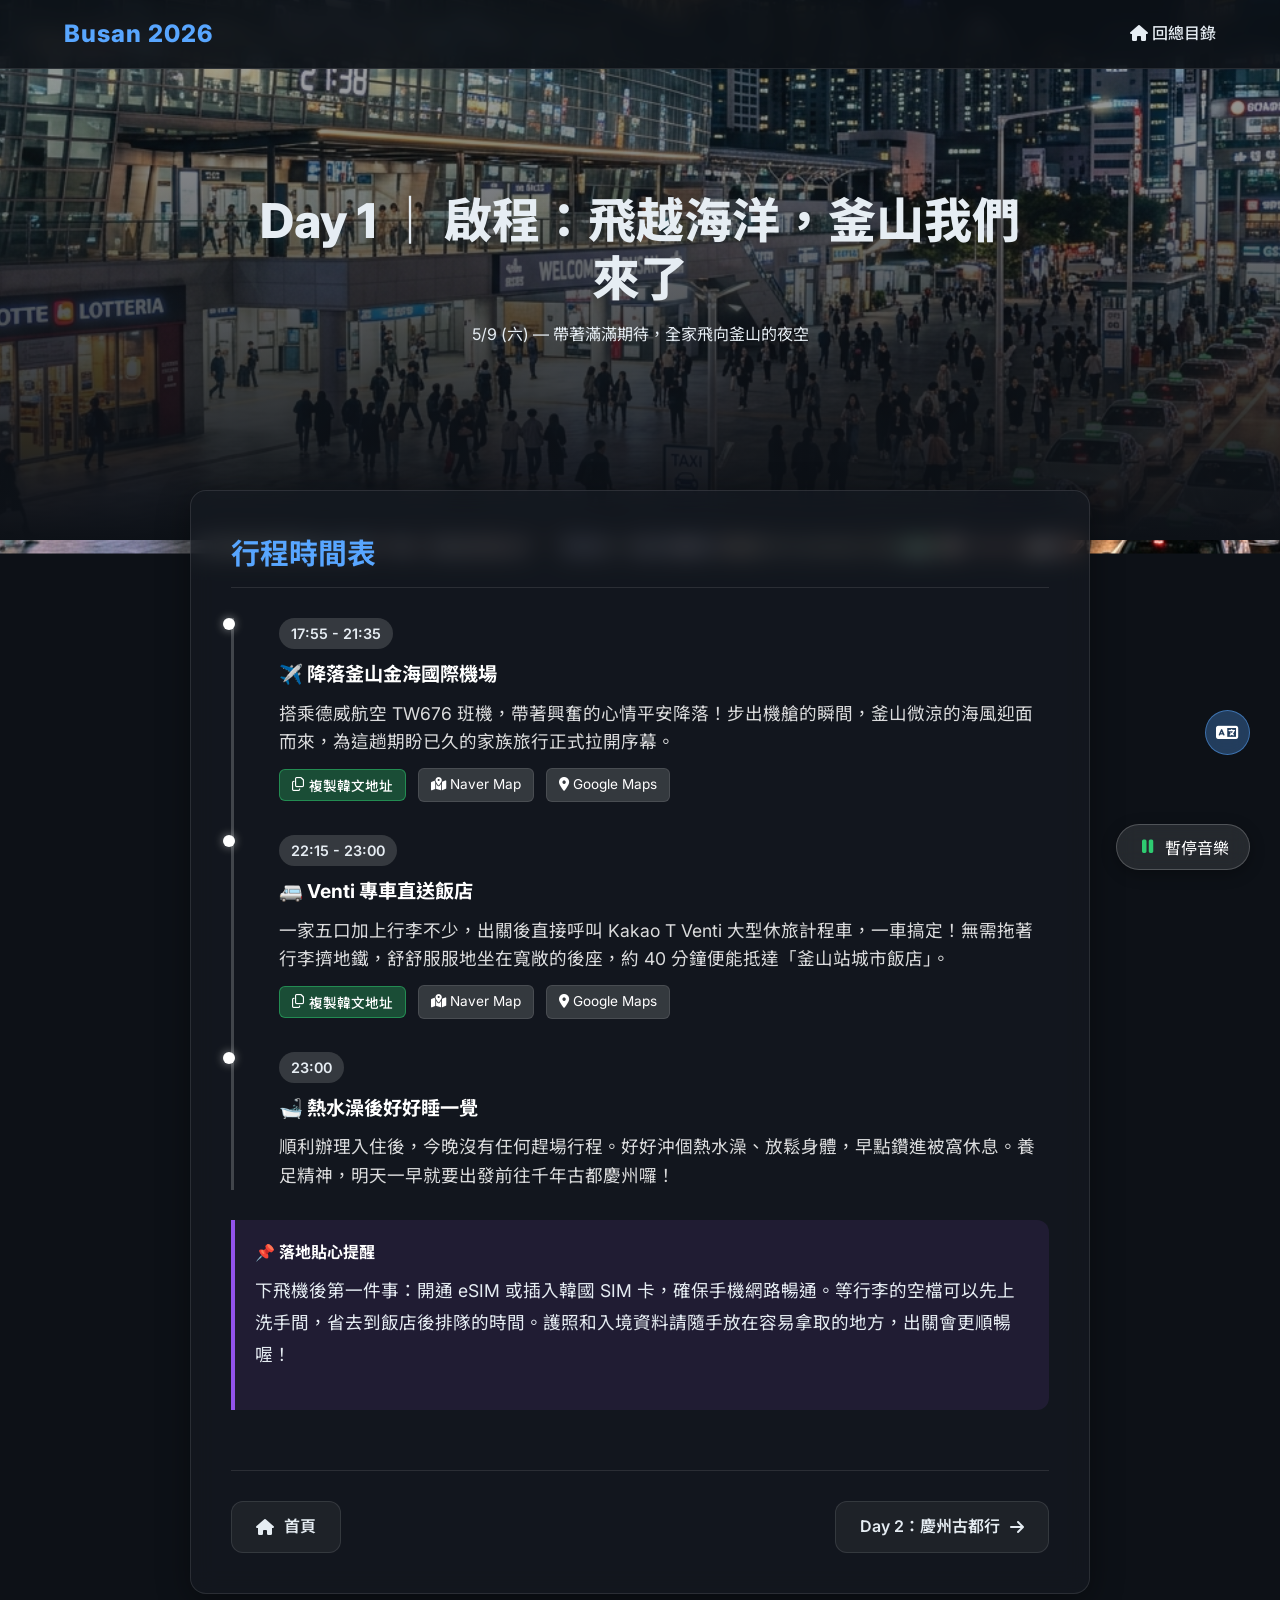
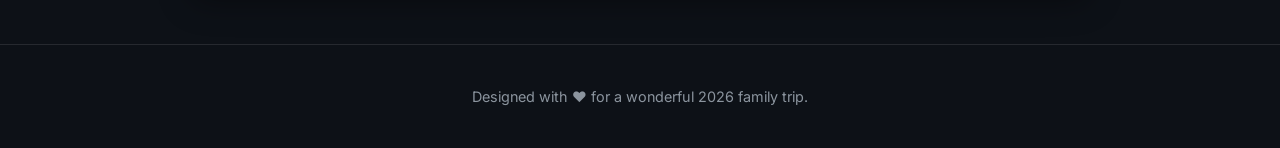
==== commit d45b8f6d: "Add files via upload" ====
--- a/day1.html
+++ b/day1.html
@@ -116,8 +116,8 @@
         <div class="hero-overlay"></div>
         <div class="hero-content">
 
-            <h1 class="fade-in-up">Day 1 ｜ 啟程：夜間抵達，迅速安頓</h1>
-            <p class="dates fade-in-up delay-1">5/9 (六) — 與家人飛往釜山，展開難忘旅程</p>
+            <h1 class="fade-in-up">Day 1 ｜ 啟程：飛越海洋，釜山我們來了</h1>
+            <p class="dates fade-in-up delay-1">5/9 (六) — 帶著滿滿期待，全家飛向釜山的夜空</p>
         </div>
     </header>
 
@@ -129,8 +129,8 @@
                 <div class="timeline-item">
                     <div class="time-badge">17:55 - 21:35</div>
                     <div class="timeline-content">
-                        <h3>✈️ 抵達釜山金海國際機場</h3>
-                        <p>帶著愉悅的期待，我們平安降落。感受韓國初夜的氛圍，為這趟家族旅行正式揭開序幕。</p>
+                        <h3>✈️ 降落釜山金海國際機場</h3>
+                        <p>搭乘德威航空 TW676 班機，帶著興奮的心情平安降落！步出機艙的瞬間，釜山微涼的海風迎面而來，為這趟期盼已久的家族旅行正式拉開序幕。</p>
                         <div class="action-links">
                             <button class="copy-address-btn" onclick="copyGlobalText('부산 강서구 공항진입로 108', this)"><i
                                     class="far fa-copy"></i> 複製韓文地址</button>
@@ -145,8 +145,8 @@
                 <div class="timeline-item">
                     <div class="time-badge">22:15 - 23:00</div>
                     <div class="timeline-content">
-                        <h3>🚐 專車接送至飯店</h3>
-                        <p>考量到家人們與行李較多，出關後將直接安排 Kakao T Venti 大型計程車前往釜山站的飯店。無需轉乘地鐵，讓大家能寬敞舒適地抵達目的地。</p>
+                        <h3>🚐 Venti 專車直送飯店</h3>
+                        <p>一家五口加上行李不少，出關後直接呼叫 Kakao T Venti 大型休旅計程車，一車搞定！無需拖著行李擠地鐵，舒舒服服地坐在寬敞的後座，約 40 分鐘便能抵達「釜山站城市飯店」。</p>
                         <div class="action-links">
                             <button class="copy-address-btn" onclick="copyGlobalText('부산광역시 동구 중앙대로 294', this)"><i
                                     class="far fa-copy"></i> 複製韓文地址</button>
@@ -161,15 +161,15 @@
                 <div class="timeline-item">
                     <div class="time-badge">23:00</div>
                     <div class="timeline-content">
-                        <h3>🛁 舒適盥洗，準備就寢</h3>
-                        <p>順利辦理入住後，今晚並無其他行程。請放鬆心情好好沖個熱水澡，提早休息，為接下來的豐富旅程蓄滿體力。</p>
+                        <h3>🛁 熱水澡後好好睡一覺</h3>
+                        <p>順利辦理入住後，今晚沒有任何趕場行程。好好沖個熱水澡、放鬆身體，早點鑽進被窩休息。養足精神，明天一早就要出發前往千年古都慶州囉！</p>
                     </div>
                 </div>
             </div>
 
             <div class="info-box">
                 <h4>📌 落地貼心提醒</h4>
-                <p>下機後，請記得先開通 eSIM 或更換韓國 SIM 卡以確保網路暢通。若入境卡尚未填妥，也可於此時補齊。等候行李時不妨順道使用洗手間，緊接著便可乘車前往飯店休息。</p>
+                <p>下飛機後第一件事：開通 eSIM 或插入韓國 SIM 卡，確保手機網路暢通。等行李的空檔可以先上洗手間，省去到飯店後排隊的時間。護照和入境資料請隨手放在容易拿取的地方，出關會更順暢喔！</p>
             </div>
         </div>
 
